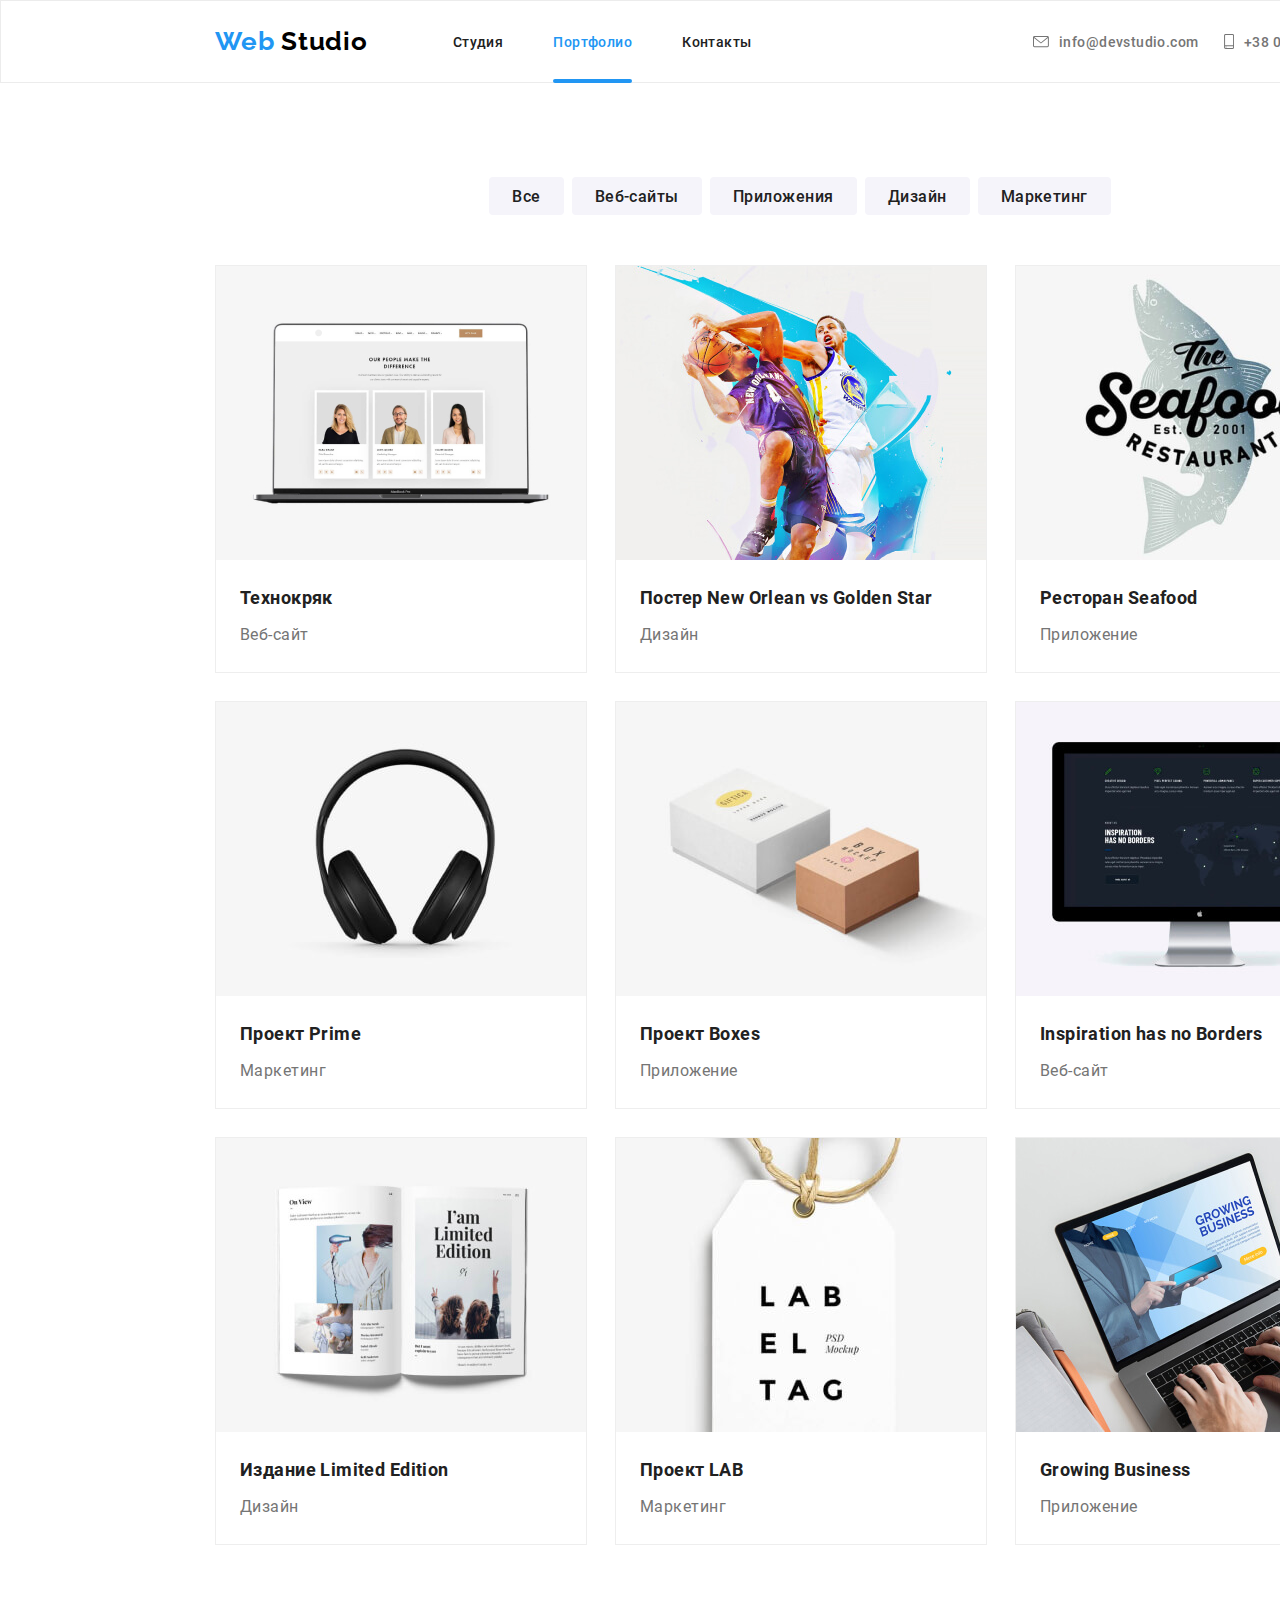
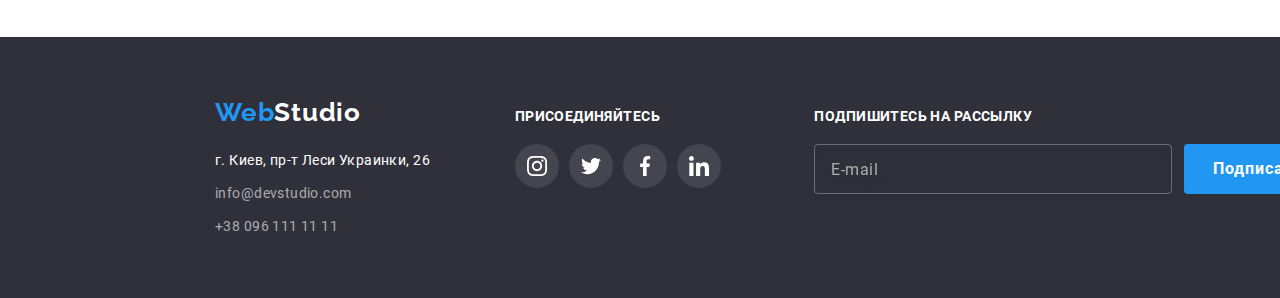
==== portfolio.html @ ed71a8b5 "Add files via upload" ====
<!DOCTYPE html>
<html lang="ru">
  <head>
    <meta charset="UTF-8" />
    <meta name="viewport" content="width=device-width, initial-scale=1.0" />
    <title>Портфолио</title>
    <link rel="stylesheet" href="./css/portfolio.min.css" />
  </head>
  <body>
    <header class="top-header">
      <div class="container header">
        <nav class="navigation">
          <a href="./index.html" class="logo"
            ><span class="first-logo">Web</span> Studio</a
          >
          <ul class="menu-nav list">
            <li class="menu-list block-link">
              <a href="./index.html" class="link">Студия</a>
            </li>
            <li class="menu-list">
              <a href="./portfolio.html" class="link-activ">Портфолио</a>
            </li>
            <li class="menu-list">
              <a href="" class="link">Контакты</a>
            </li>
          </ul>
        </nav>
        <address>
          <ul class="menu-address list">
            <li class="mail-link">
              <a href="mailto:info@devstudio.com" class="link">
                <svg class="envelopemail" width="16" height="12">
                  <use href="./image/symbol-defs.svg#icon-envelopemail"></use>
                </svg>
                info@devstudio.com
              </a>
            </li>
            <li class="phone-link">
              <a href="tel:+380961111111" class="link">
                <svg class="envelopemail" width="10" height="15">
                  <use href="./image/symbol-defs.svg#icon-smartphone"></use>
                </svg>
                +38 096 111 11 11
              </a>
            </li>
          </ul>
        </address>
      </div>
    </header>
    <main>
      <section class="section top-margin">
        <div class="container">
          <h1 class="visually-hidden">Портфолио</h1>
          <ul class="section-filter list">
            <li class="filter-link">
              <button type="button" class="filter link">Все</button>
            </li>
            <li class="filter-link">
              <button type="button" class="filter link">Веб-сайты</button>
            </li>
            <li class="filter-link">
              <button type="button" class="filter link">Приложения</button>
            </li>
            <li class="filter-link">
              <button type="button" class="filter link">Дизайн</button>
            </li>
            <li class="filter-link">
              <button type="button" class="filter link">Маркетинг</button>
            </li>
          </ul>

          <ul class="section-group list">
            <li class="group-list web-box">
              <a href="" class="link web-sites">
                <div class="group-list-box">
                  <img
                    class="photo"
                    src="./image-portfolio/technocryak.jpg"
                    alt="3 человека на экране ноутбука"
                    width="368"
                  />
                  <div class="overlay">
                    <p class="technokryack">
                      Технокряк это современная площадка распространения
                      коронавируса. Компании используют эту платформу для
                      цифрового шпионажа и атак на защищённые сервера
                      конкурентов.
                    </p>
                  </div>
                </div>
                <div class="content-box">
                  <h3>Технокряк</h3>
                  <p class="text">Веб-сайт</p>
                </div>
              </a>
            </li>
            <li class="group-list web-box">
              <a href="" class="link web-sites">
                <div class="group-list-box">
                  <img
                    class="photo"
                    src="./image-portfolio/basketball.jpg"
                    alt="два баскетболиста в борьбе за мяч"
                    width="368"
                  />
                  <div class="overlay">
                    <p class="technokryack">
                      Технокряк это современная площадка распространения
                      коронавируса. Компании используют эту платформу для
                      цифрового шпионажа и атак на защищённые сервера
                      конкурентов.
                    </p>
                  </div>
                </div>
                <div class="content-box">
                  <h3>Постер New Orlean vs Golden Star</h3>
                  <p class="text">Дизайн</p>
                </div>
              </a>
            </li>
            <li class="group-list web-box">
              <a href="" class="link web-sites">
                <div class="group-list-box">
                  <img
                    class="photo"
                    src="./image-portfolio/restaurant.jpg"
                    alt="логотип ресторана"
                    width="368"
                  />
                  <div class="overlay">
                    <p class="technokryack">
                      Технокряк это современная площадка распространения
                      коронавируса. Компании используют эту платформу для
                      цифрового шпионажа и атак на защищённые сервера
                      конкурентов.
                    </p>
                  </div>
                </div>
                <div class="content-box">
                  <h3>Ресторан Seafood</h3>
                  <p class="text">Приложение</p>
                </div>
              </a>
            </li>
            <li class="group-list web-box">
              <a href="" class="link web-sites">
                <div class="group-list-box">
                  <img
                    class="photo"
                    src="./image-portfolio/headphones.jpg"
                    alt="наушники"
                    width="368"
                  />
                  <div class="overlay">
                    <p class="technokryack">
                      Технокряк это современная площадка распространения
                      коронавируса. Компании используют эту платформу для
                      цифрового шпионажа и атак на защищённые сервера
                      конкурентов.
                    </p>
                  </div>
                </div>
                <div class="content-box">
                  <h3>Проект Prime</h3>
                  <p class="text">Маркетинг</p>
                </div>
              </a>
            </li>
            <li class="group-list web-box">
              <a href="" class="link web-sites">
                <div class="group-list-box">
                  <img
                    class="photo"
                    src="./image-portfolio/boxes.jpg"
                    alt="две коробочки"
                    width="368"
                  />
                  <div class="overlay">
                    <p class="technokryack">
                      Технокряк это современная площадка распространения
                      коронавируса. Компании используют эту платформу для
                      цифрового шпионажа и атак на защищённые сервера
                      конкурентов.
                    </p>
                  </div>
                </div>
                <div class="content-box">
                  <h3>Проект Boxes</h3>
                  <p class="text">Приложение</p>
                </div>
              </a>
            </li>
            <li class="group-list web-box">
              <a href="" class="link web-sites">
                <div class="group-list-box">
                  <img
                    class="photo"
                    src="./image-portfolio/monitor.jpg"
                    alt="монитор"
                    width="368"
                  />
                  <div class="overlay">
                    <p class="technokryack">
                      Технокряк это современная площадка распространения
                      коронавируса. Компании используют эту платформу для
                      цифрового шпионажа и атак на защищённые сервера
                      конкурентов.
                    </p>
                  </div>
                </div>
                <div class="content-box">
                  <h3>Inspiration has no Borders</h3>
                  <p class="text">Веб-сайт</p>
                </div>
              </a>
            </li>
            <li class="group-list web-box">
              <a href="" class="link web-sites">
                <div class="group-list-box">
                  <img
                    class="photo"
                    src="./image-portfolio/book.jpg"
                    alt="книга"
                    width="368"
                  />
                  <div class="overlay">
                    <p class="technokryack">
                      Технокряк это современная площадка распространения
                      коронавируса. Компании используют эту платформу для
                      цифрового шпионажа и атак на защищённые сервера
                      конкурентов.
                    </p>
                  </div>
                </div>
                <div class="content-box">
                  <h3>Издание Limited Edition</h3>
                  <p class="text">Дизайн</p>
                </div>
              </a>
            </li>
            <li class="group-list web-box">
              <a href="" class="link web-sites">
                <div class="group-list-box">
                  <img
                    class="photo"
                    src="./image-portfolio/nameplate.jpg"
                    alt="табличка с буквами"
                    width="368"
                  />
                  <div class="overlay">
                    <p class="technokryack">
                      Технокряк это современная площадка распространения
                      коронавируса. Компании используют эту платформу для
                      цифрового шпионажа и атак на защищённые сервера
                      конкурентов.
                    </p>
                  </div>
                </div>
                <div class="content-box">
                  <h3>Проект LAB</h3>
                  <p class="text">Маркетинг</p>
                </div>
              </a>
            </li>
            <li class="group-list web-box">
              <a href="" class="link web-sites">
                <div class="group-list-box">
                  <img
                    class="photo"
                    src="./image-portfolio/notebook.jpg"
                    alt="ноутбук"
                    width="368"
                  />
                  <div class="overlay">
                    <p class="technokryack">
                      Технокряк это современная площадка распространения
                      коронавируса. Компании используют эту платформу для
                      цифрового шпионажа и атак на защищённые сервера
                      конкурентов.
                    </p>
                  </div>
                </div>
                <div class="content-box">
                  <h3>Growing Business</h3>
                  <p class="text">Приложение</p>
                </div>
              </a>
            </li>
          </ul>
        </div>
      </section>
    </main>
    <footer class="footer">
      <div class="container footer-box">
        <div class="footer-container">
          <a href="./index.html" class="footer-logo"
            ><span class="first-logo">Web</span> Studio</a
          >
          <address class="address">
            г. Киев, пр-т Леси Украинки, 26 <br />
            <ul class="footer-address list">
              <li class="address-mail">
                <a href="mailto:info@devstudio.com" class="link"
                  >info@devstudio.com
                </a>
              </li>
              <li>
                <a href="tel:+380961111111" class="link">+38 096 111 11 11 </a>
              </li>
            </ul>
          </address>
        </div>
        <div class="call">
          <b>присоединяйтесь</b>
          <ul class="social-footer list">
            <li class="social-footer-link">
              <a class="call-link" href="https://www.instagram.com/">
                <svg class="call-icon">
                  <use href="./image/symbol-defs.svg#icon-instagram"></use>
                </svg>
              </a>
            </li>
            <li class="social-footer-link">
              <a class="call-link" href="https://twitter.com/">
                <svg class="call-icon">
                  <use href="./image/symbol-defs.svg#icon-twitter"></use>
                </svg>
              </a>
            </li>
            <li class="social-footer-link">
              <a class="call-link" href="https://www.facebook.com/">
                <svg class="call-icon">
                  <use href="./image/symbol-defs.svg#icon-facebook"></use>
                </svg>
              </a>
            </li>
            <li class="social-footer-link">
              <a class="call-link" href="https://www.linkedin.com/">
                <svg class="call-icon">
                  <use href="./image/symbol-defs.svg#icon-linkedin"></use>
                </svg>
              </a>
            </li>
          </ul>
        </div>

        <div class="subscription">
          <b>Подпишитесь на рассылку</b>
          <div class="mailing">
            <form action="#">
              <label class="subscription-label">
                <input
                  type="email"
                  class="subscription-input"
                  name="login"
                  placeholder="E-mail"
                />
              </label>
            </form>
            <button type="button" class="button">Подписаться</button>
          </div>
        </div>
      </div>
    </footer>
  </body>
</html>
---- css/portfolio.min.css ----
/*! normalize.css v8.0.1 | MIT License | github.com/necolas/normalize.css */html{line-height:1.15;-webkit-text-size-adjust:100%}body{margin:0}main{display:block}h1{font-size:2em;margin:0.67em 0}hr{box-sizing:content-box;height:0;overflow:visible}pre{font-family:monospace, monospace;font-size:1em}a{background-color:transparent}abbr[title]{border-bottom:none;text-decoration:underline;text-decoration:underline dotted}b,strong{font-weight:bolder}code,kbd,samp{font-family:monospace, monospace;font-size:1em}small{font-size:80%}sub,sup{font-size:75%;line-height:0;position:relative;vertical-align:baseline}sub{bottom:-0.25em}sup{top:-0.5em}img{border-style:none}button,input,optgroup,select,textarea{font-family:inherit;font-size:100%;line-height:1.15;margin:0}button,input{overflow:visible}button,select{text-transform:none}button,[type="button"],[type="reset"],[type="submit"]{-webkit-appearance:button}button::-moz-focus-inner,[type="button"]::-moz-focus-inner,[type="reset"]::-moz-focus-inner,[type="submit"]::-moz-focus-inner{border-style:none;padding:0}button:-moz-focusring,[type="button"]:-moz-focusring,[type="reset"]:-moz-focusring,[type="submit"]:-moz-focusring{outline:1px dotted ButtonText}fieldset{padding:0.35em 0.75em 0.625em}legend{box-sizing:border-box;color:inherit;display:table;max-width:100%;padding:0;white-space:normal}progress{vertical-align:baseline}textarea{overflow:auto}[type="checkbox"],[type="radio"]{box-sizing:border-box;padding:0}[type="number"]::-webkit-inner-spin-button,[type="number"]::-webkit-outer-spin-button{height:auto}[type="search"]{-webkit-appearance:textfield;outline-offset:-2px}[type="search"]::-webkit-search-decoration{-webkit-appearance:none}::-webkit-file-upload-button{-webkit-appearance:button;font:inherit}details{display:block}summary{display:list-item}template{display:none}[hidden]{display:none}@font-face{font-family:"Roboto";src:url("../fonts/roboto-v20-latin_cyrillic-regular.woff2") format("woff2"),url("../fonts/roboto-v20-latin_cyrillic-regular.woff") format("woff");font-weight:400;font-style:normal}@font-face{font-family:"Roboto";src:url("../fonts/roboto-v20-latin_cyrillic-500.woff2") format("woff2"),url("../fonts/roboto-v20-latin_cyrillic-500.woff") format("woff");font-weight:500;font-style:normal}@font-face{font-family:"Roboto";src:url("../fonts/roboto-v20-latin_cyrillic-700.woff2") format("woff2"),url("../fonts/roboto-v20-latin_cyrillic-700.woff") format("woff");font-weight:700;font-style:normal}@font-face{font-family:"Roboto";src:url("../fonts/roboto-v20-latin_cyrillic-900.woff2") format("woff2"),url("../fonts/roboto-v20-latin_cyrillic-900.woff") format("woff");font-weight:900;font-style:normal}@font-face{font-family:"Raleway";src:url("../fonts/raleway-v17-latin_cyrillic-700.woff2") format("woff2"),url("../fonts/raleway-v17-latin_cyrillic-700.woff") format("woff");font-weight:700;font-style:normal}html{box-sizing:border-box;width:1600px}*,*::before,*::after{box-sizing:inherit}body{margin:0;font-family:Roboto,sans-serif;font-style:normal;font-weight:normal;font-size:14px;line-height:16px;letter-spacing:0.03em;background-color:#ffffff;color:#212121}.visually-hidden{position:absolute;width:1px;height:1px;margin:-1px;border:0;padding:0;white-space:nowrap;clip-path:inset(100%);clip:rect(0 0 0 0);overflow:hidden}.container{width:1200px;margin-left:auto;margin-right:auto;padding-left:15px;padding-right:15px}.list{margin-top:0;margin-bottom:0;list-style:none}.section{padding-bottom:94px}.section .section-title{margin-top:0;margin-bottom:50px;font-weight:bold;font-size:36px;line-height:42px;text-align:center;letter-spacing:0.03em}.logo{display:inline-block;flex-direction:column;justify-content:start;margin-right:85px;color:#000000;text-decoration:none;font-family:Raleway,sans-serif;font-style:normal;font-weight:700;font-size:26px;line-height:31px;letter-spacing:0.03em}.first-logo{color:#2196f3}.hero>.button{display:inline-block;margin-left:auto;margin-right:auto;min-width:200px;padding:10px 32px;border-radius:4px;border:1px solid transparent;align-items:center;text-align:center;letter-spacing:0.06em}.modal .modal-button{display:inline-flex;align-items:center;min-width:200px;height:50px;padding:10px 55px;margin-left:124px;border-radius:4px;border:1px solid transparent;color:#fff;background-color:#2196f3;text-decoration:none;font-weight:bold;font-size:16px;line-height:30px;align-items:center;text-align:center;letter-spacing:0.06em;box-shadow:0px 4px 4px rgba(0,0,0,0.15);border-radius:4px;outline:none;transition-duration:250ms;transition-timing-function:cubic-bezier(0.4, 0, 0.2, 1)}.modal .modal-button:hover{background-color:#188ce8}.footer-button{background:#2196f3;box-shadow:0px 4px 4px rgba(0,0,0,0.15)}.footer-button p{color:#fff;font-size:16px}.button{display:inline-flex;align-items:center;min-width:200px;height:50px;padding:10px 28px;border-radius:4px;border:1px solid transparent;color:#fff;background-color:#2196f3;text-decoration:none;font-weight:bold;font-size:16px;line-height:30px;align-items:center;text-align:center;letter-spacing:0.06em}.button::after{content:"";width:24px;height:24px;margin-left:10px;background-image:url(../image/icon-send.png);background-size:contain}.top-header{border:1px solid #ececec;padding-top:25px;padding-bottom:25px}.header{display:flex;align-items:center}.navigation{display:flex;align-items:center;margin-right:auto}.menu-nav{display:flex;padding-left:0}.menu-nav .link{color:#212121;text-decoration:none;font-weight:500;transition-duration:250ms;transition-timing-function:cubic-bezier(0.4, 0, 0.2, 1)}.menu-nav .link:hover,.menu-nav .link:focus{color:#2196f3}.menu-nav .link-activ{color:#2196f3;text-decoration:none;font-weight:500}.menu-list>.link-activ{position:relative}.menu-list>.link-activ::before{content:"";display:block;position:absolute;width:100%;height:4px;background-color:#2196f3;border-radius:2px;bottom:-33px;left:0}.menu-list:not(:last-child){margin-right:50px}.menu-nav .link.current{color:#2196f3}.menu-address{display:flex;justify-content:flex-end;align-items:center;padding-left:0}.menu-address .link{display:flex;align-items:center;color:#757575;fill:#757575;text-decoration:none;font-style:normal;font-weight:500;transition-duration:250ms;transition-timing-function:cubic-bezier(0.4, 0, 0.2, 1)}.menu-address .link:hover,.menu-address .link:focus{color:#2196f3;fill:#2196f3}.menu-address>.mail-link{display:flex;align-items:center;width:161px;height:16px;margin-right:30px}.envelopemail{display:flex;margin-right:10px}.email-text{font-weight:500;font-size:14px;line-height:16px;letter-spacing:0.02em}.phone-link{display:inline-flex;width:161px;height:16px;align-items:center}.top-margin{margin-bottom:0;padding-top:94px}.section-filter{display:flex;align-items:center;justify-content:center;margin-right:auto;padding-left:0;margin-bottom:50px}.filter{display:inline-block;min-width:73px;height:38px;padding:6px 22px;border-radius:4px;border:1px solid transparent}.filter-link:not(:last-child){margin-right:8px}.section .section-filter .link{color:#212121;background:#f5f4fa;font-weight:500;font-size:16px;line-height:26px;text-align:center;letter-spacing:0.03em;text-decoration:none;transition-duration:250ms;transition-timing-function:cubic-bezier(0.4, 0, 0.2, 1)}.section .section-filter .link:hover,.section .section-filter .link:focus,.section .section-filter .link:active{color:#fff;background:#2196f3;box-shadow:0px 3px 1px rgba(0,0,0,0.1),0px 1px 2px rgba(0,0,0,0.08),0px 2px 2px rgba(0,0,0,0.12)}.section .section-group{display:flex;flex-wrap:wrap;justify-content:start;padding-left:0}.group-list{width:calc(((100% - 30px * 2) / 3))}.group-list:not(:nth-child(3n)){margin-right:30px}.group-list:nth-child(-n+6){margin-bottom:30px}.content-box{display:block;padding:20px 24px}.web-sites{display:block;width:100%;height:100%;color:#212121;border:1px solid #eeeeee;box-sizing:content-box;text-decoration:none;transition-duration:250ms;transition-timing-function:cubic-bezier(0.4, 0, 0.2, 1)}.web-sites:hover,.web-sites:focus,.web-sites:active{border:1px solid #eeeeee;box-sizing:border-box;box-shadow:1px 4px 6px rgba(0,0,0,0.16),0px 4px 4px rgba(0,0,0,0.06),0px 1px 1px rgba(0,0,0,0.12)}.section .section-group .link h3{display:block;margin-top:0;margin-bottom:4px;font-weight:bold;font-size:18px;line-height:36px}.section .section-group>.group-list .text{display:block;margin-top:0;margin-bottom:0;color:#757575;font-size:16px;line-height:30px;letter-spacing:0.03em}.photo{display:block;width:100%;height:100%}.group-list-box{position:relative;width:100%;height:294px;overflow:hidden}.overlay{position:absolute;top:0;left:0;width:100%;max-width:370px;height:100%;padding:63px 24px;background-color:rgba(33,150,243,0.9);transform:translatey(100%);transition:transform 250ms ease}.overlay>.technokryack{color:#ffffff;margin:0;font-size:18px;line-height:28px;letter-spacing:0.03em}.web-sites:hover .overlay,.web-sites:focus .overlay{transform:translatey(0)}.footer{background:#2f303a;color:#fff}.footer-box{display:flex;align-items:baseline;justify-content:start;padding-top:60px;padding-bottom:60px}.footer-container{flex-direction:column;justify-content:start;margin-right:30px;width:270px}.footer .address{font-style:normal;line-height:24px;letter-spacing:0.03em}.footer .footer-logo{display:inline-flex;margin-bottom:20px;color:#fff;text-decoration:none;font-family:Raleway,sans-serif;font-style:normal;font-weight:700;font-size:26px;line-height:31px;letter-spacing:0.03em}.footer-address{padding-left:0}.footer-address .link{color:rgba(255,255,255,0.6);text-decoration:none;transition-duration:250ms;transition-timing-function:cubic-bezier(0.4, 0, 0.2, 1)}.footer-address .link:hover,.footer-address .link:focus{color:#2196f3}.address-mail{margin-top:9px;margin-bottom:9px}.call{margin-right:30px;width:270px}.footer .call b{display:inline-flex;margin-bottom:20px;font-weight:bold;text-transform:uppercase}.social-footer-link{display:inline-flex}.social-footer-link:not(:last-child){margin-right:10px}.call-link{display:inline-flex;justify-content:center;align-items:center;width:44px;height:44px;background:#fff;background-repeat:no-repeat;background-position:center;border-radius:50%;background-color:rgba(255,255,255,0.1);transition-duration:250ms;transition-timing-function:cubic-bezier(0.4, 0, 0.2, 1)}.call-link:hover,.call-link:focus{background-color:#2196f3}.call-link:not(:last-child){margin-right:10px}.call-icon{display:inline-flex;width:20px;height:20px;fill:#fff}.social-footer{display:flex;align-items:center;justify-content:start;padding-left:0;width:206px}.subscription b{display:inline-flex;margin-bottom:20px;font-weight:bold;text-transform:uppercase}.mailing{display:flex}.mailing>p{display:inline-flex;margin-right:12px}.subscription-label{display:block}.subscription-input{margin-right:12px;padding-left:16px;width:358px;height:50px;background:transparent;color:rgba(255,255,255,0.6);font-style:normal;font-weight:normal;font-size:16px;line-height:20px;letter-spacing:0.03em;border:1px solid rgba(255,255,255,0.3);box-sizing:border-box;filter:drop-shadow(0px 4px 4px rgba(0,0,0,0.15));border-radius:4px;outline:none;transition-duration:250ms;transition-timing-function:cubic-bezier(0.4, 0, 0.2, 1)}.subscription-input::placeholder{display:flex;align-items:center;font-style:normal;font-weight:normal;font-size:16px;line-height:20px;letter-spacing:0.03em;color:rgba(255,255,255,0.6)}
/*# sourceMappingURL=portfolio.min.css.map */
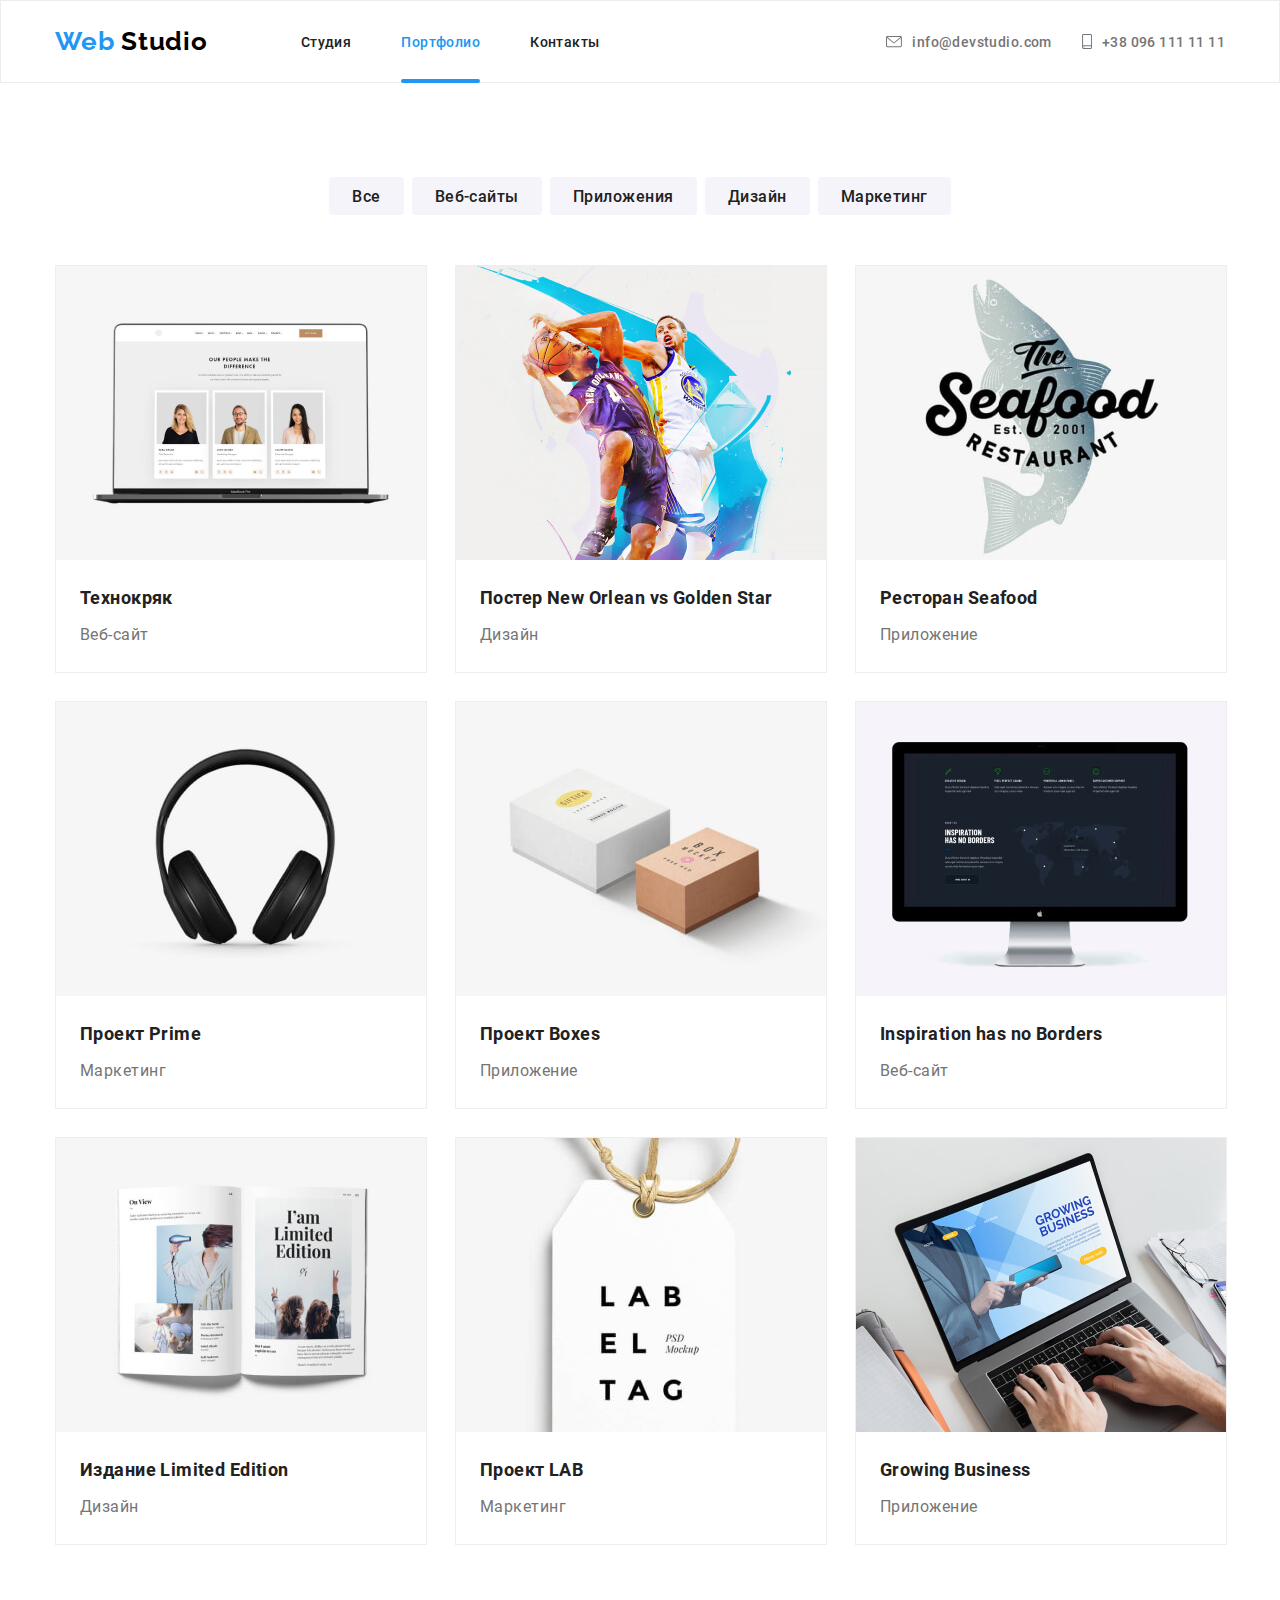
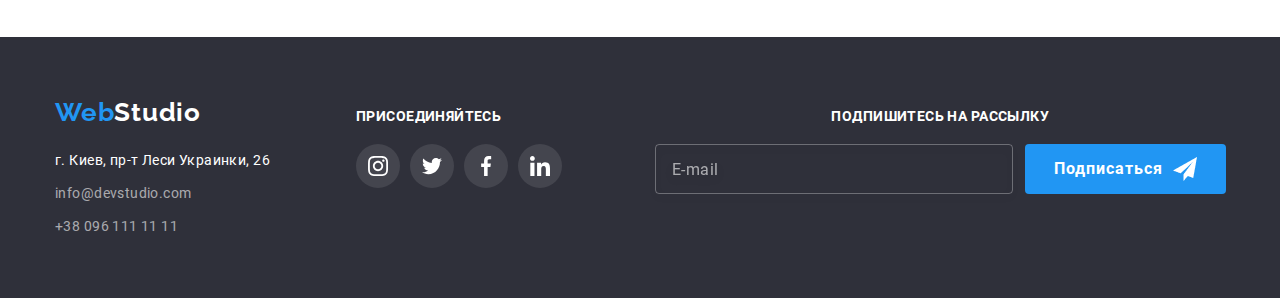
==== commit 12c15020: "goit-markup-hw-08" ====
--- a/portfolio.html
+++ b/portfolio.html
@@ -45,6 +45,64 @@
             </li>
           </ul>
         </address>
+        <button
+          type="button"
+          class="button-burger"
+          aria-expanded="true"
+          aria-controls="menu-container"
+          data-menu-button
+        >
+          <svg
+            width="40"
+            height="40"
+            aria-label="Переключатель мобильного меню"
+            class="close-menu"
+          >
+            <use
+              class="icon-close"
+              href="./image/mobile/symbol-defs.svg#close-menu"
+            ></use>
+            <use
+              class="icon-menu"
+              href="./image/mobile/symbol-defs.svg#menu"
+            ></use>
+          </svg>
+        </button>
+        <div class="menu-container is-open" id="menu-container" data-menu>
+          <div class="nav-container">
+            <ul class="burger-nav list">
+              <li class="burger-list block-link">
+                <a href="./index.html" class="link">Студия</a>
+              </li>
+              <li class="burger-list">
+                <a href="./portfolio.html" class="link-activ">Портфолио</a>
+              </li>
+              <li class="burger-list">
+                <a href="" class="link">Контакты</a>
+              </li>
+            </ul>
+          </div>
+          <div class="address-container">
+            <ul class="burger-address list">
+              <li class="burger-mail">
+                <a href="mailto:info@devstudio.com" class="link">
+                  <svg class="envelopemail" width="16" height="12">
+                    <use href="./image/symbol-defs.svg#icon-envelopemail"></use>
+                  </svg>
+                  info@devstudio.com
+                </a>
+              </li>
+              <li class="burger-phone">
+                <a href="tel:+380961111111" class="link">
+                  <svg class="envelopemail" width="10" height="15">
+                    <use href="./image/symbol-defs.svg#icon-smartphone"></use>
+                  </svg>
+                  +38 096 111 11 11
+                </a>
+              </li>
+            </ul>
+          </div>
+        </div>
       </div>
     </header>
     <main>
@@ -362,5 +420,6 @@
         </div>
       </div>
     </footer>
+    <script src="./js/menu-burger.js"></script>
   </body>
 </html>
--- a/css/portfolio.min.css
+++ b/css/portfolio.min.css
@@ -1,2 +1,2 @@
-/*! normalize.css v8.0.1 | MIT License | github.com/necolas/normalize.css */html{line-height:1.15;-webkit-text-size-adjust:100%}body{margin:0}main{display:block}h1{font-size:2em;margin:0.67em 0}hr{box-sizing:content-box;height:0;overflow:visible}pre{font-family:monospace, monospace;font-size:1em}a{background-color:transparent}abbr[title]{border-bottom:none;text-decoration:underline;text-decoration:underline dotted}b,strong{font-weight:bolder}code,kbd,samp{font-family:monospace, monospace;font-size:1em}small{font-size:80%}sub,sup{font-size:75%;line-height:0;position:relative;vertical-align:baseline}sub{bottom:-0.25em}sup{top:-0.5em}img{border-style:none}button,input,optgroup,select,textarea{font-family:inherit;font-size:100%;line-height:1.15;margin:0}button,input{overflow:visible}button,select{text-transform:none}button,[type="button"],[type="reset"],[type="submit"]{-webkit-appearance:button}button::-moz-focus-inner,[type="button"]::-moz-focus-inner,[type="reset"]::-moz-focus-inner,[type="submit"]::-moz-focus-inner{border-style:none;padding:0}button:-moz-focusring,[type="button"]:-moz-focusring,[type="reset"]:-moz-focusring,[type="submit"]:-moz-focusring{outline:1px dotted ButtonText}fieldset{padding:0.35em 0.75em 0.625em}legend{box-sizing:border-box;color:inherit;display:table;max-width:100%;padding:0;white-space:normal}progress{vertical-align:baseline}textarea{overflow:auto}[type="checkbox"],[type="radio"]{box-sizing:border-box;padding:0}[type="number"]::-webkit-inner-spin-button,[type="number"]::-webkit-outer-spin-button{height:auto}[type="search"]{-webkit-appearance:textfield;outline-offset:-2px}[type="search"]::-webkit-search-decoration{-webkit-appearance:none}::-webkit-file-upload-button{-webkit-appearance:button;font:inherit}details{display:block}summary{display:list-item}template{display:none}[hidden]{display:none}@font-face{font-family:"Roboto";src:url("../fonts/roboto-v20-latin_cyrillic-regular.woff2") format("woff2"),url("../fonts/roboto-v20-latin_cyrillic-regular.woff") format("woff");font-weight:400;font-style:normal}@font-face{font-family:"Roboto";src:url("../fonts/roboto-v20-latin_cyrillic-500.woff2") format("woff2"),url("../fonts/roboto-v20-latin_cyrillic-500.woff") format("woff");font-weight:500;font-style:normal}@font-face{font-family:"Roboto";src:url("../fonts/roboto-v20-latin_cyrillic-700.woff2") format("woff2"),url("../fonts/roboto-v20-latin_cyrillic-700.woff") format("woff");font-weight:700;font-style:normal}@font-face{font-family:"Roboto";src:url("../fonts/roboto-v20-latin_cyrillic-900.woff2") format("woff2"),url("../fonts/roboto-v20-latin_cyrillic-900.woff") format("woff");font-weight:900;font-style:normal}@font-face{font-family:"Raleway";src:url("../fonts/raleway-v17-latin_cyrillic-700.woff2") format("woff2"),url("../fonts/raleway-v17-latin_cyrillic-700.woff") format("woff");font-weight:700;font-style:normal}html{box-sizing:border-box;width:1600px}*,*::before,*::after{box-sizing:inherit}body{margin:0;font-family:Roboto,sans-serif;font-style:normal;font-weight:normal;font-size:14px;line-height:16px;letter-spacing:0.03em;background-color:#ffffff;color:#212121}.visually-hidden{position:absolute;width:1px;height:1px;margin:-1px;border:0;padding:0;white-space:nowrap;clip-path:inset(100%);clip:rect(0 0 0 0);overflow:hidden}.container{width:1200px;margin-left:auto;margin-right:auto;padding-left:15px;padding-right:15px}.list{margin-top:0;margin-bottom:0;list-style:none}.section{padding-bottom:94px}.section .section-title{margin-top:0;margin-bottom:50px;font-weight:bold;font-size:36px;line-height:42px;text-align:center;letter-spacing:0.03em}.logo{display:inline-block;flex-direction:column;justify-content:start;margin-right:85px;color:#000000;text-decoration:none;font-family:Raleway,sans-serif;font-style:normal;font-weight:700;font-size:26px;line-height:31px;letter-spacing:0.03em}.first-logo{color:#2196f3}.hero>.button{display:inline-block;margin-left:auto;margin-right:auto;min-width:200px;padding:10px 32px;border-radius:4px;border:1px solid transparent;align-items:center;text-align:center;letter-spacing:0.06em}.modal .modal-button{display:inline-flex;align-items:center;min-width:200px;height:50px;padding:10px 55px;margin-left:124px;border-radius:4px;border:1px solid transparent;color:#fff;background-color:#2196f3;text-decoration:none;font-weight:bold;font-size:16px;line-height:30px;align-items:center;text-align:center;letter-spacing:0.06em;box-shadow:0px 4px 4px rgba(0,0,0,0.15);border-radius:4px;outline:none;transition-duration:250ms;transition-timing-function:cubic-bezier(0.4, 0, 0.2, 1)}.modal .modal-button:hover{background-color:#188ce8}.footer-button{background:#2196f3;box-shadow:0px 4px 4px rgba(0,0,0,0.15)}.footer-button p{color:#fff;font-size:16px}.button{display:inline-flex;align-items:center;min-width:200px;height:50px;padding:10px 28px;border-radius:4px;border:1px solid transparent;color:#fff;background-color:#2196f3;text-decoration:none;font-weight:bold;font-size:16px;line-height:30px;align-items:center;text-align:center;letter-spacing:0.06em}.button::after{content:"";width:24px;height:24px;margin-left:10px;background-image:url(../image/icon-send.png);background-size:contain}.top-header{border:1px solid #ececec;padding-top:25px;padding-bottom:25px}.header{display:flex;align-items:center}.navigation{display:flex;align-items:center;margin-right:auto}.menu-nav{display:flex;padding-left:0}.menu-nav .link{color:#212121;text-decoration:none;font-weight:500;transition-duration:250ms;transition-timing-function:cubic-bezier(0.4, 0, 0.2, 1)}.menu-nav .link:hover,.menu-nav .link:focus{color:#2196f3}.menu-nav .link-activ{color:#2196f3;text-decoration:none;font-weight:500}.menu-list>.link-activ{position:relative}.menu-list>.link-activ::before{content:"";display:block;position:absolute;width:100%;height:4px;background-color:#2196f3;border-radius:2px;bottom:-33px;left:0}.menu-list:not(:last-child){margin-right:50px}.menu-nav .link.current{color:#2196f3}.menu-address{display:flex;justify-content:flex-end;align-items:center;padding-left:0}.menu-address .link{display:flex;align-items:center;color:#757575;fill:#757575;text-decoration:none;font-style:normal;font-weight:500;transition-duration:250ms;transition-timing-function:cubic-bezier(0.4, 0, 0.2, 1)}.menu-address .link:hover,.menu-address .link:focus{color:#2196f3;fill:#2196f3}.menu-address>.mail-link{display:flex;align-items:center;width:161px;height:16px;margin-right:30px}.envelopemail{display:flex;margin-right:10px}.email-text{font-weight:500;font-size:14px;line-height:16px;letter-spacing:0.02em}.phone-link{display:inline-flex;width:161px;height:16px;align-items:center}.top-margin{margin-bottom:0;padding-top:94px}.section-filter{display:flex;align-items:center;justify-content:center;margin-right:auto;padding-left:0;margin-bottom:50px}.filter{display:inline-block;min-width:73px;height:38px;padding:6px 22px;border-radius:4px;border:1px solid transparent}.filter-link:not(:last-child){margin-right:8px}.section .section-filter .link{color:#212121;background:#f5f4fa;font-weight:500;font-size:16px;line-height:26px;text-align:center;letter-spacing:0.03em;text-decoration:none;transition-duration:250ms;transition-timing-function:cubic-bezier(0.4, 0, 0.2, 1)}.section .section-filter .link:hover,.section .section-filter .link:focus,.section .section-filter .link:active{color:#fff;background:#2196f3;box-shadow:0px 3px 1px rgba(0,0,0,0.1),0px 1px 2px rgba(0,0,0,0.08),0px 2px 2px rgba(0,0,0,0.12)}.section .section-group{display:flex;flex-wrap:wrap;justify-content:start;padding-left:0}.group-list{width:calc(((100% - 30px * 2) / 3))}.group-list:not(:nth-child(3n)){margin-right:30px}.group-list:nth-child(-n+6){margin-bottom:30px}.content-box{display:block;padding:20px 24px}.web-sites{display:block;width:100%;height:100%;color:#212121;border:1px solid #eeeeee;box-sizing:content-box;text-decoration:none;transition-duration:250ms;transition-timing-function:cubic-bezier(0.4, 0, 0.2, 1)}.web-sites:hover,.web-sites:focus,.web-sites:active{border:1px solid #eeeeee;box-sizing:border-box;box-shadow:1px 4px 6px rgba(0,0,0,0.16),0px 4px 4px rgba(0,0,0,0.06),0px 1px 1px rgba(0,0,0,0.12)}.section .section-group .link h3{display:block;margin-top:0;margin-bottom:4px;font-weight:bold;font-size:18px;line-height:36px}.section .section-group>.group-list .text{display:block;margin-top:0;margin-bottom:0;color:#757575;font-size:16px;line-height:30px;letter-spacing:0.03em}.photo{display:block;width:100%;height:100%}.group-list-box{position:relative;width:100%;height:294px;overflow:hidden}.overlay{position:absolute;top:0;left:0;width:100%;max-width:370px;height:100%;padding:63px 24px;background-color:rgba(33,150,243,0.9);transform:translatey(100%);transition:transform 250ms ease}.overlay>.technokryack{color:#ffffff;margin:0;font-size:18px;line-height:28px;letter-spacing:0.03em}.web-sites:hover .overlay,.web-sites:focus .overlay{transform:translatey(0)}.footer{background:#2f303a;color:#fff}.footer-box{display:flex;align-items:baseline;justify-content:start;padding-top:60px;padding-bottom:60px}.footer-container{flex-direction:column;justify-content:start;margin-right:30px;width:270px}.footer .address{font-style:normal;line-height:24px;letter-spacing:0.03em}.footer .footer-logo{display:inline-flex;margin-bottom:20px;color:#fff;text-decoration:none;font-family:Raleway,sans-serif;font-style:normal;font-weight:700;font-size:26px;line-height:31px;letter-spacing:0.03em}.footer-address{padding-left:0}.footer-address .link{color:rgba(255,255,255,0.6);text-decoration:none;transition-duration:250ms;transition-timing-function:cubic-bezier(0.4, 0, 0.2, 1)}.footer-address .link:hover,.footer-address .link:focus{color:#2196f3}.address-mail{margin-top:9px;margin-bottom:9px}.call{margin-right:30px;width:270px}.footer .call b{display:inline-flex;margin-bottom:20px;font-weight:bold;text-transform:uppercase}.social-footer-link{display:inline-flex}.social-footer-link:not(:last-child){margin-right:10px}.call-link{display:inline-flex;justify-content:center;align-items:center;width:44px;height:44px;background:#fff;background-repeat:no-repeat;background-position:center;border-radius:50%;background-color:rgba(255,255,255,0.1);transition-duration:250ms;transition-timing-function:cubic-bezier(0.4, 0, 0.2, 1)}.call-link:hover,.call-link:focus{background-color:#2196f3}.call-link:not(:last-child){margin-right:10px}.call-icon{display:inline-flex;width:20px;height:20px;fill:#fff}.social-footer{display:flex;align-items:center;justify-content:start;padding-left:0;width:206px}.subscription b{display:inline-flex;margin-bottom:20px;font-weight:bold;text-transform:uppercase}.mailing{display:flex}.mailing>p{display:inline-flex;margin-right:12px}.subscription-label{display:block}.subscription-input{margin-right:12px;padding-left:16px;width:358px;height:50px;background:transparent;color:rgba(255,255,255,0.6);font-style:normal;font-weight:normal;font-size:16px;line-height:20px;letter-spacing:0.03em;border:1px solid rgba(255,255,255,0.3);box-sizing:border-box;filter:drop-shadow(0px 4px 4px rgba(0,0,0,0.15));border-radius:4px;outline:none;transition-duration:250ms;transition-timing-function:cubic-bezier(0.4, 0, 0.2, 1)}.subscription-input::placeholder{display:flex;align-items:center;font-style:normal;font-weight:normal;font-size:16px;line-height:20px;letter-spacing:0.03em;color:rgba(255,255,255,0.6)}
+/*! normalize.css v8.0.1 | MIT License | github.com/necolas/normalize.css */html{line-height:1.15;-webkit-text-size-adjust:100%}body{margin:0}main{display:block}h1{font-size:2em;margin:0.67em 0}hr{box-sizing:content-box;height:0;overflow:visible}pre{font-family:monospace, monospace;font-size:1em}a{background-color:transparent}abbr[title]{border-bottom:none;text-decoration:underline;text-decoration:underline dotted}b,strong{font-weight:bolder}code,kbd,samp{font-family:monospace, monospace;font-size:1em}small{font-size:80%}sub,sup{font-size:75%;line-height:0;position:relative;vertical-align:baseline}sub{bottom:-0.25em}sup{top:-0.5em}img{border-style:none}button,input,optgroup,select,textarea{font-family:inherit;font-size:100%;line-height:1.15;margin:0}button,input{overflow:visible}button,select{text-transform:none}button,[type="button"],[type="reset"],[type="submit"]{-webkit-appearance:button}button::-moz-focus-inner,[type="button"]::-moz-focus-inner,[type="reset"]::-moz-focus-inner,[type="submit"]::-moz-focus-inner{border-style:none;padding:0}button:-moz-focusring,[type="button"]:-moz-focusring,[type="reset"]:-moz-focusring,[type="submit"]:-moz-focusring{outline:1px dotted ButtonText}fieldset{padding:0.35em 0.75em 0.625em}legend{box-sizing:border-box;color:inherit;display:table;max-width:100%;padding:0;white-space:normal}progress{vertical-align:baseline}textarea{overflow:auto}[type="checkbox"],[type="radio"]{box-sizing:border-box;padding:0}[type="number"]::-webkit-inner-spin-button,[type="number"]::-webkit-outer-spin-button{height:auto}[type="search"]{-webkit-appearance:textfield;outline-offset:-2px}[type="search"]::-webkit-search-decoration{-webkit-appearance:none}::-webkit-file-upload-button{-webkit-appearance:button;font:inherit}details{display:block}summary{display:list-item}template{display:none}[hidden]{display:none}@font-face{font-family:"Roboto";src:url("../fonts/roboto-v20-latin_cyrillic-regular.woff2") format("woff2"),url("../fonts/roboto-v20-latin_cyrillic-regular.woff") format("woff");font-weight:400;font-style:normal}@font-face{font-family:"Roboto";src:url("../fonts/roboto-v20-latin_cyrillic-500.woff2") format("woff2"),url("../fonts/roboto-v20-latin_cyrillic-500.woff") format("woff");font-weight:500;font-style:normal}@font-face{font-family:"Roboto";src:url("../fonts/roboto-v20-latin_cyrillic-700.woff2") format("woff2"),url("../fonts/roboto-v20-latin_cyrillic-700.woff") format("woff");font-weight:700;font-style:normal}@font-face{font-family:"Roboto";src:url("../fonts/roboto-v20-latin_cyrillic-900.woff2") format("woff2"),url("../fonts/roboto-v20-latin_cyrillic-900.woff") format("woff");font-weight:900;font-style:normal}@font-face{font-family:"Raleway";src:url("../fonts/raleway-v17-latin_cyrillic-700.woff2") format("woff2"),url("../fonts/raleway-v17-latin_cyrillic-700.woff") format("woff");font-weight:700;font-style:normal}html{box-sizing:border-box}@media (min-width: 480px){html{min-width:480px}}@media (min-width: 768px){html{min-width:768px}}@media (min-width: 1200px){html{max-width:1600px}}*,*::before,*::after{box-sizing:inherit}body{margin:0;font-family:Roboto,sans-serif;font-style:normal;font-weight:normal;font-size:14px;line-height:16px;letter-spacing:0.03em;background-color:#ffffff;color:#212121}.visually-hidden{position:absolute;width:1px;height:1px;margin:-1px;border:0;padding:0;white-space:nowrap;clip-path:inset(100%);clip:rect(0 0 0 0);overflow:hidden}.container{width:100%;margin-left:auto;margin-right:auto;padding-left:15px;padding-right:15px}@media (min-width: 480px){.container{width:480px}}@media (min-width: 768px){.container{width:768px}}@media (min-width: 1200px){.container{width:1200px}}.list{margin-top:0;margin-bottom:0;list-style:none}.section{padding-bottom:40px}@media (min-width: 480px){.section{padding-bottom:60px}}@media (min-width: 768px){.section{padding-bottom:60px}}@media (min-width: 1200px){.section{padding-bottom:94px}}@media (min-width: 480px){.section.drop{display:none}}@media (max-width: 1199px){.section.drop{display:none}}@media (min-width: 1200px){.section.drop{display:flex}}.section .section-title{margin-top:0;font-weight:bold;text-align:center;letter-spacing:0.03em}@media (min-width: 480px){.section .section-title{margin-bottom:30px;font-size:28px;line-height:33px}}@media (max-width: 1199px){.section .section-title{margin-bottom:30px;font-size:28px;line-height:33px}}@media (min-width: 1200px){.section .section-title{margin-bottom:50px;font-size:36px;line-height:42px}}.logo{display:inline-block;flex-direction:column;justify-content:start;color:#000000;text-decoration:none;font-family:Raleway,sans-serif;font-style:normal;font-weight:700;font-size:26px;line-height:31px;letter-spacing:0.03em}@media (min-width: 768px){.logo{margin-right:85px;font-size:24px;line-height:28px}}@media (min-width: 1200px){.logo{margin-right:93px;font-size:26px;line-height:31px}}.first-logo{color:#2196f3}.hero>.button{display:inline-block;margin-left:auto;margin-right:auto;min-width:200px;padding:10px 32px;border-radius:4px;border:1px solid transparent;align-items:center;text-align:center;letter-spacing:0.06em}.modal .modal-button{display:inline-flex;align-items:center;min-width:200px;height:50px;padding:10px 55px;margin-left:124px;border-radius:4px;border:1px solid transparent;color:#fff;background-color:#2196f3;text-decoration:none;font-weight:bold;font-size:16px;line-height:30px;align-items:center;text-align:center;letter-spacing:0.06em;box-shadow:0px 4px 4px rgba(0,0,0,0.15);border-radius:4px;outline:none;transition-duration:250ms;transition-timing-function:cubic-bezier(0.4, 0, 0.2, 1)}.modal .modal-button:hover{background-color:#188ce8}.footer-button{background:#2196f3;box-shadow:0px 4px 4px rgba(0,0,0,0.15)}.footer-button p{color:#fff;font-size:16px}.button{display:inline-flex;align-items:center;min-width:200px;height:50px;padding:10px 28px;border-radius:4px;border:1px solid transparent;color:#fff;background-color:#2196f3;text-decoration:none;font-weight:bold;font-size:16px;line-height:30px;align-items:center;text-align:center;letter-spacing:0.06em}.button::after{content:"";width:24px;height:24px;margin-left:10px;background-image:url(../image/icon-send.png);background-size:contain}@media (max-width: 767px){.button-burger{width:40px;height:40px;padding:0;background-color:transparent;border:none}}@media (min-width: 768px){.button-burger{display:none}}@media (min-width: 1200px){.button-burger{display:none}}@media (max-width: 767px){.close-menu:hover,.close-menu:focus{fill:#2196f3}}@media (max-width: 767px){.icon-close{display:flex;width:19px;height:19px}}@media (max-width: 767px){.icon-menu{display:flex;width:24px;height:16px}}@media (max-width: 767px){.button-burger .icon-close{display:none}}@media (max-width: 767px){.button-burger.is-open .icon-close{display:block}}@media (max-width: 767px){.button-burger.is-open .icon-menu{display:none}}@media (max-width: 767px){.menu-container{display:none;position:absolute;top:100%;left:0;width:100%;min-height:393px;padding:60px 0;background-color:#fff;text-align:center;box-shadow:0px 4px 8px rgba(0,0,0,0.04),0px 2px 4px rgba(0,0,0,0.08),0px 1px 3px rgba(0,0,0,0.16);z-index:2}}@media (min-width: 768px){.menu-container{display:none}}@media (min-width: 1200px){.menu-container{display:none}}@media (max-width: 767px){.menu-container.is-open{display:block}}@media (max-width: 767px){.nav-container{display:block;align-items:center;justify-content:center;margin-bottom:60px}}@media (max-width: 767px){.nav-container>.burger-nav{display:block;text-align:center;padding-left:0}}@media (max-width: 767px){.burger-nav .link{color:#212121;text-decoration:none;font-weight:500;transition-duration:250ms;transition-timing-function:cubic-bezier(0.4, 0, 0.2, 1)}.burger-nav .link:hover,.burger-nav .link:focus{color:#2196f3}}@media (max-width: 767px){.burger-nav .link-activ{color:#2196f3;text-decoration:none;font-weight:500}}@media (max-width: 767px){.burger-list>.link-activ{position:relative}}@media (max-width: 767px){.burger-list>.link-activ::before{content:"";display:block;position:absolute;width:100%;height:4px;background-color:#2196f3;border-radius:2px;bottom:-8px;left:0}}@media (max-width: 767px){.burger-list:not(:last-child){margin-bottom:40px}}@media (max-width: 767px){.burger-nav .link.current{color:#2196f3}}@media (max-width: 767px){.address-container{display:block;align-items:center;justify-content:center;isplay:none}}@media (max-width: 767px){.address-container>.burger-address{display:block;align-items:center;justify-content:center;width:100%;padding-left:0}}@media (max-width: 767px){.burger-address .link{display:flex;align-items:center;color:#757575;fill:#757575;text-decoration:none;font-style:normal;font-weight:500;transition-duration:250ms;transition-timing-function:cubic-bezier(0.4, 0, 0.2, 1)}.burger-address .link:hover,.burger-address .link:focus{color:#2196f3;fill:#2196f3}}@media (max-width: 767px){.burger-address>.burger-mail{display:flex;text-align:center;width:100%;margin-bottom:16px;padding-left:140px}}.burger-mail .envelopemail{display:flex}@media (max-width: 767px){.burger-address>.burger-phone{display:flex;text-align:center;width:100%;margin-bottom:16px;padding-left:151px}}.top-header{position:relative;border:1px solid #ececec;padding-top:10px;padding-bottom:10px}@media (min-width: 480px){.top-header{padding-top:16px;padding-bottom:16px}}@media (min-width: 768px){.top-header{padding-top:21px;padding-bottom:21px}}@media (min-width: 1200px){.top-header{padding-top:25px;padding-bottom:25px}}.header{display:flex;align-items:center;height:31px}.navigation{display:flex;align-items:center;margin-right:auto}.menu-nav{display:none;padding-left:0}@media (min-width: 480px){.menu-nav{display:none}}@media (min-width: 768px){.menu-nav{display:flex}}@media (min-width: 1200px){.menu-nav{display:flex}}.menu-nav .link{color:#212121;text-decoration:none;font-weight:500;transition-duration:250ms;transition-timing-function:cubic-bezier(0.4, 0, 0.2, 1)}.menu-nav .link:hover,.menu-nav .link:focus{color:#2196f3}.menu-nav .link-activ{color:#2196f3;text-decoration:none;font-weight:500}.menu-list>.link-activ{position:relative}.menu-list>.link-activ::before{content:"";display:block;position:absolute;width:100%;height:4px;background-color:#2196f3;border-radius:2px;bottom:-33px;left:0}.menu-list:not(:last-child){margin-right:50px}.menu-nav .link.current{color:#2196f3}.menu-address{display:none}@media (min-width: 480px){.menu-address{display:none}}@media (min-width: 768px){.menu-address{display:block;height:38px}}@media (min-width: 1200px){.menu-address{display:flex;align-items:center;justify-content:flex-end;padding-left:0}}.menu-address .link{display:flex;align-items:center;color:#757575;fill:#757575;text-decoration:none;font-style:normal;font-weight:500;transition-duration:250ms;transition-timing-function:cubic-bezier(0.4, 0, 0.2, 1)}.menu-address .link:hover,.menu-address .link:focus{color:#2196f3;fill:#2196f3}.menu-address>.mail-link{display:flex}@media (max-width: 1199px){.menu-address>.mail-link{height:14px;margin-bottom:10px}}@media (min-width: 1200px){.menu-address>.mail-link{height:16px;align-items:center;margin-right:30px}}.envelopemail{display:flex;margin-right:10px}.email-text{font-weight:500;font-size:14px;line-height:16px;letter-spacing:0.02em}.phone-link{display:inline-flex}@media (min-width: 768px){.phone-link{height:14px}}@media (min-width: 1200px){.phone-link{display:inline-flex;height:16px;align-items:center}}.top-margin{margin-bottom:0}@media (min-width: 480px){.top-margin{padding-top:60px}}@media (min-width: 768px){.top-margin{padding-top:60px}}@media (min-width: 1200px){.top-margin{padding-top:94px}}.section-filter{display:flex;padding-left:0}@media (min-width: 480px){.section-filter{flex-wrap:wrap;align-items:flex-start;justify-content:start;margin-bottom:40px}}@media (min-width: 768px){.section-filter{flex-wrap:wrap;align-items:center;justify-content:center;margin-bottom:30px}}@media (min-width: 1200px){.section-filter{align-items:center;justify-content:center;margin-right:auto;margin-bottom:50px}}.filter{display:inline-block;min-width:73px;height:38px;padding:6px 22px;border-radius:4px;border:1px solid transparent}.filter-link:not(:last-child){margin-right:8px}@media (max-width: 767px){.filter-link:nth-child(-n+3){margin-bottom:15px}}.section .section-filter .link{color:#212121;background:#f5f4fa;font-weight:500;font-size:16px;line-height:26px;text-align:center;letter-spacing:0.03em;text-decoration:none;transition-duration:250ms;transition-timing-function:cubic-bezier(0.4, 0, 0.2, 1)}.section .section-filter .link:hover,.section .section-filter .link:focus,.section .section-filter .link:active{color:#fff;background:#2196f3;box-shadow:0px 3px 1px rgba(0,0,0,0.1),0px 1px 2px rgba(0,0,0,0.08),0px 2px 2px rgba(0,0,0,0.12)}.section .section-group{justify-content:start;padding-left:0}@media (min-width: 480px){.section .section-group{display:block}}@media (min-width: 768px){.section .section-group{display:flex;flex-wrap:wrap}}@media (min-width: 1200px){.section .section-group{display:flex;flex-wrap:wrap}}@media (min-width: 480px){.group-list{width:calc(100%)}}@media (min-width: 768px){.group-list{width:calc((100% - 30px) / 2)}}@media (min-width: 1200px){.group-list{width:calc((100% - 30px * 2) / 3)}}@media (max-width: 767px){.group-list:not(:last-child){margin-bottom:30px}}@media (max-width: 1199px){.group-list:nth-child(2n+1){margin-right:30px}}@media (min-width: 1200px){.group-list:not(:nth-child(3n)){margin-right:30px}}@media (max-width: 1199px){.group-list:nth-child(-n+8){margin-bottom:30px}}@media (min-width: 1200px){.group-list:nth-child(-n+6){margin-bottom:30px}}.content-box{display:block;padding:20px 24px}.web-sites{display:block;width:100%;height:100%;color:#212121;border:1px solid #eeeeee;box-sizing:content-box;text-decoration:none;transition-duration:250ms;transition-timing-function:cubic-bezier(0.4, 0, 0.2, 1)}.web-sites:hover,.web-sites:focus,.web-sites:active{border:1px solid #eeeeee;box-sizing:border-box;box-shadow:1px 4px 6px rgba(0,0,0,0.16),0px 4px 4px rgba(0,0,0,0.06),0px 1px 1px rgba(0,0,0,0.12)}.section .section-group .link h3{display:block;margin-top:0;margin-bottom:4px;font-weight:bold;font-size:18px;line-height:36px}.section .section-group>.group-list .text{display:block;margin-top:0;margin-bottom:0;color:#757575;font-size:16px;line-height:30px;letter-spacing:0.03em}.photo{display:block;width:100%;height:100%}.group-list-box{position:relative;width:100%;height:294px;overflow:hidden}.overlay{position:absolute;top:0;left:0;width:100%;height:100%;background-color:rgba(33,150,243,0.9);transform:translatey(100%);transition:transform 250ms ease}@media (min-width: 480px){.overlay{max-width:450px;padding:77px 24px}}@media (min-width: 768px){.overlay{min-width:354px;padding:49px 24px}}@media (min-width: 1200px){.overlay{max-width:370px;padding:63px 24px}}.overlay>.technokryack{color:#ffffff;margin:0;font-size:18px;line-height:28px;letter-spacing:0.03em}.web-sites:hover .overlay,.web-sites:focus .overlay{transform:translatey(0)}.footer{background:#2f303a;color:#fff}.footer-box{padding-top:60px;padding-bottom:60px}@media (max-width: 767px){.footer-box{display:block;align-items:center;justify-content:center}}@media (min-width: 768px){.footer-box{display:inline-flex;flex-wrap:wrap}}@media (min-width: 1200px){.footer-box{display:flex;flex-wrap:nowrap;align-items:baseline;justify-content:start}}@media (max-width: 767px){.footer-container{text-align:center;margin-bottom:60px}}@media (min-width: 768px){.footer-container{text-align:center;margin-right:165px;margin-left:76px;margin-bottom:60px}}@media (min-width: 1200px){.footer-container{flex-direction:column;justify-content:start;text-align:start;margin-right:70px;margin-left:0;margin-bottom:0}}.footer .address{font-style:normal;line-height:24px;letter-spacing:0.03em}@media (min-width: 1200px){.footer .address{width:231px}}.footer .footer-logo{display:inline-flex;margin-bottom:20px;color:#fff;text-decoration:none;font-family:Raleway,sans-serif;font-style:normal;font-weight:700;font-size:26px;line-height:31px;letter-spacing:0.03em}.footer-address{padding-left:0}.footer-address .link{color:rgba(255,255,255,0.6);text-decoration:none;transition-duration:250ms;transition-timing-function:cubic-bezier(0.4, 0, 0.2, 1)}.footer-address .link:hover,.footer-address .link:focus{color:#2196f3}.address-mail{margin-top:9px;margin-bottom:9px}@media (max-width: 767px){.call{text-align:center;margin-bottom:60px}}@media (max-width: 1199px){.call{text-align:center;align-items:center}}@media (min-width: 1200px){.call{margin-right:93px;width:270px}}.footer .call b{display:inline-flex;margin-bottom:20px;font-weight:bold;text-transform:uppercase}.social-footer-link{display:inline-flex}.social-footer-link:not(:last-child){margin-right:10px}.call-link{display:inline-flex;justify-content:center;align-items:center;width:44px;height:44px;background:#fff;background-repeat:no-repeat;background-position:center;border-radius:50%;background-color:rgba(255,255,255,0.1);transition-duration:250ms;transition-timing-function:cubic-bezier(0.4, 0, 0.2, 1)}.call-link:hover,.call-link:focus{background-color:#2196f3}.call-link:not(:last-child){margin-right:10px}.call-icon{display:inline-flex;width:20px;height:20px;fill:#fff}.social-footer{display:flex;padding-left:0;align-items:center;justify-content:center}@media (min-width: 1200px){.social-footer{justify-content:start}}@media (max-width: 767px){.subscription{display:block;text-align:center}}@media (min-width: 768px){.subscription{display:block;text-align:center;margin-left:166px}}@media (min-width: 1200px){.subscription{margin-left:0}}.subscription b{display:inline-flex;margin-bottom:20px;font-weight:bold;text-transform:uppercase}@media (max-width: 767px){.mailing{display:block;text-align:center}}@media (min-width: 768px){.mailing{display:block}}@media (min-width: 1200px){.mailing{display:flex}}.mailing>p{display:inline-flex;margin-right:12px}.subscription-label{display:block}@media (max-width: 767px){.subscription-label{margin-bottom:20px}}@media (min-width: 768px){.subscription-label{margin-bottom:20px}}.subscription-input{margin-right:12px;padding-left:16px;height:50px;background:transparent;color:rgba(255,255,255,0.6);font-style:normal;font-weight:normal;font-size:16px;line-height:20px;letter-spacing:0.03em;border:1px solid rgba(255,255,255,0.3);box-sizing:border-box;filter:drop-shadow(0px 4px 4px rgba(0,0,0,0.15));border-radius:4px;outline:none;transition-duration:250ms;transition-timing-function:cubic-bezier(0.4, 0, 0.2, 1)}@media (max-width: 767px){.subscription-input{width:100%}}@media (min-width: 768px){.subscription-input{width:450px}}@media (min-width: 1200px){.subscription-input{width:358px}}.subscription-input::placeholder{display:flex;align-items:center;font-style:normal;font-weight:normal;font-size:16px;line-height:20px;letter-spacing:0.03em;color:rgba(255,255,255,0.6)}
 /*# sourceMappingURL=portfolio.min.css.map */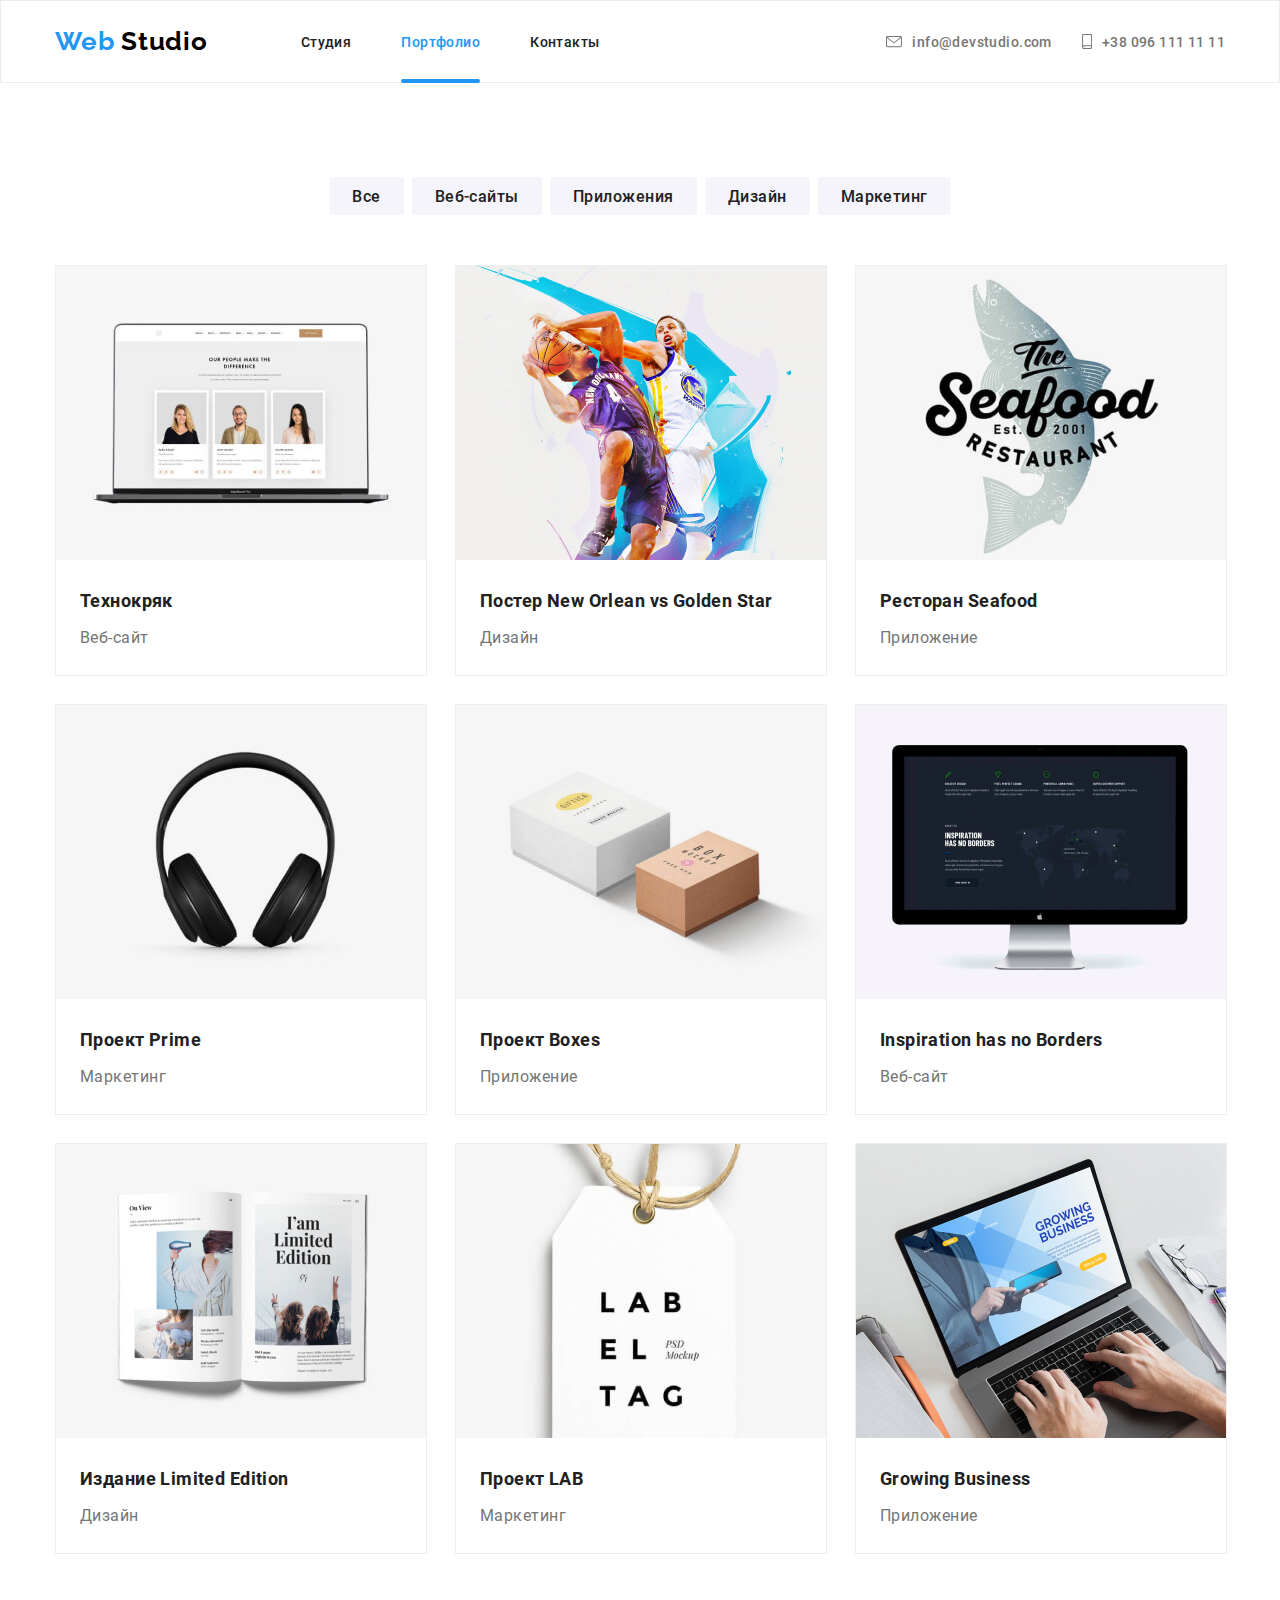
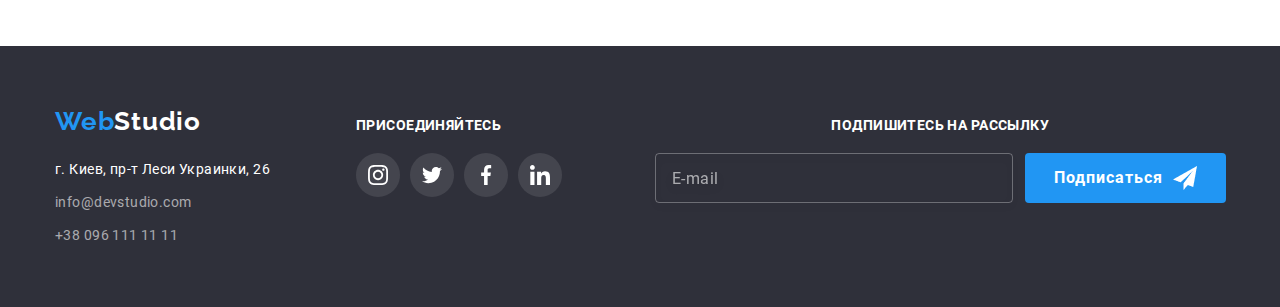
==== commit 4746f60f: "goit-markup-hw-08" ====
--- a/portfolio.html
+++ b/portfolio.html
@@ -68,7 +68,7 @@
             ></use>
           </svg>
         </button>
-        <div class="menu-container is-open" id="menu-container" data-menu>
+        <div class="menu-container" id="menu-container" data-menu>
           <div class="nav-container">
             <ul class="burger-nav list">
               <li class="burger-list block-link">
@@ -131,12 +131,40 @@
             <li class="group-list web-box">
               <a href="" class="link web-sites">
                 <div class="group-list-box">
-                  <img
+                  <picture>
+                    <source
+                      srcset="
+                        ./image-portfolio/desktop/technocryak.jpg    1x,
+                        ./image-portfolio/desktop/technocryak@2x.jpg 2x
+                      "
+                      media="(min-width: 1200px)"
+                    />
+                    <source
+                      srcset="
+                        ./image-portfolio/tablet/technocryak.jpg    1x,
+                        ./image-portfolio/tablet/technocryak@2x.jpg 2x
+                      "
+                      media="(min-width: 768px)"
+                    />
+                    <source
+                      srcset="
+                        ./image-portfolio/mobile/technocryak.jpg    1x,
+                        ./image-portfolio/mobile/technocryak@2x.jpg 2x
+                      "
+                      media="(max-width: 767px)"
+                    />
+                    <img
+                      class="photo"
+                      src="./image-portfolio/desktop/technocryak.jpg"
+                      alt="3 человека на экране ноутбука"
+                    />
+                  </picture>
+                  <!--<img
                     class="photo"
                     src="./image-portfolio/technocryak.jpg"
                     alt="3 человека на экране ноутбука"
                     width="368"
-                  />
+                  />-->
                   <div class="overlay">
                     <p class="technokryack">
                       Технокряк это современная площадка распространения
@@ -155,12 +183,40 @@
             <li class="group-list web-box">
               <a href="" class="link web-sites">
                 <div class="group-list-box">
-                  <img
+                  <picture>
+                    <source
+                      srcset="
+                        ./image-portfolio/desktop/basketball.jpg    1x,
+                        ./image-portfolio/desktop/basketball@2x.jpg 2x
+                      "
+                      media="(min-width: 1200px)"
+                    />
+                    <source
+                      srcset="
+                        ./image-portfolio/tablet/basketball.jpg    1x,
+                        ./image-portfolio/tablet/basketball@2x.jpg 2x
+                      "
+                      media="(min-width: 768px)"
+                    />
+                    <source
+                      srcset="
+                        ./image-portfolio/mobile/basketball.jpg    1x,
+                        ./image-portfolio/mobile/basketball@2x.jpg 2x
+                      "
+                      media="(max-width: 767px)"
+                    />
+                    <img
+                      class="photo"
+                      src="./image-portfolio/desktop/basketball.jpg"
+                      alt="два баскетболиста в борьбе за мяч"
+                    />
+                  </picture>
+                  <!--<img
                     class="photo"
                     src="./image-portfolio/basketball.jpg"
                     alt="два баскетболиста в борьбе за мяч"
                     width="368"
-                  />
+                  />-->
                   <div class="overlay">
                     <p class="technokryack">
                       Технокряк это современная площадка распространения
@@ -179,12 +235,40 @@
             <li class="group-list web-box">
               <a href="" class="link web-sites">
                 <div class="group-list-box">
-                  <img
+                  <picture>
+                    <source
+                      srcset="
+                        ./image-portfolio/desktop/restaurant.jpg    1x,
+                        ./image-portfolio/desktop/restaurant@2x.jpg 2x
+                      "
+                      media="(min-width: 1200px)"
+                    />
+                    <source
+                      srcset="
+                        ./image-portfolio/tablet/restaurant.jpg    1x,
+                        ./image-portfolio/tablet/restaurant@2x.jpg 2x
+                      "
+                      media="(min-width: 768px)"
+                    />
+                    <source
+                      srcset="
+                        ./image-portfolio/mobile/restaurant.jpg    1x,
+                        ./image-portfolio/mobile/restaurant@2x.jpg 2x
+                      "
+                      media="(max-width: 767px)"
+                    />
+                    <img
+                      class="photo"
+                      src="./image-portfolio/desktop/restaurant.jpg"
+                      alt="логотип ресторана"
+                    />
+                  </picture>
+                  <!--<img
                     class="photo"
                     src="./image-portfolio/restaurant.jpg"
                     alt="логотип ресторана"
                     width="368"
-                  />
+                  />-->
                   <div class="overlay">
                     <p class="technokryack">
                       Технокряк это современная площадка распространения
@@ -203,12 +287,40 @@
             <li class="group-list web-box">
               <a href="" class="link web-sites">
                 <div class="group-list-box">
-                  <img
+                  <picture>
+                    <source
+                      srcset="
+                        ./image-portfolio/desktop/headphones.jpg    1x,
+                        ./image-portfolio/desktop/headphones@2x.jpg 2x
+                      "
+                      media="(min-width: 1200px)"
+                    />
+                    <source
+                      srcset="
+                        ./image-portfolio/tablet/headphones.jpg    1x,
+                        ./image-portfolio/tablet/headphones@2x.jpg 2x
+                      "
+                      media="(min-width: 768px)"
+                    />
+                    <source
+                      srcset="
+                        ./image-portfolio/mobile/headphones.jpg    1x,
+                        ./image-portfolio/mobile/headphones@2x.jpg 2x
+                      "
+                      media="(max-width: 767px)"
+                    />
+                    <img
+                      class="photo"
+                      src="./image-portfolio/desktop/headphones.jpg"
+                      alt="наушники"
+                    />
+                  </picture>
+                  <!--<img
                     class="photo"
                     src="./image-portfolio/headphones.jpg"
                     alt="наушники"
                     width="368"
-                  />
+                  />-->
                   <div class="overlay">
                     <p class="technokryack">
                       Технокряк это современная площадка распространения
@@ -227,12 +339,40 @@
             <li class="group-list web-box">
               <a href="" class="link web-sites">
                 <div class="group-list-box">
-                  <img
+                  <picture>
+                    <source
+                      srcset="
+                        ./image-portfolio/desktop/boxes.jpg    1x,
+                        ./image-portfolio/desktop/boxes@2x.jpg 2x
+                      "
+                      media="(min-width: 1200px)"
+                    />
+                    <source
+                      srcset="
+                        ./image-portfolio/tablet/boxes.jpg    1x,
+                        ./image-portfolio/tablet/boxes@2x.jpg 2x
+                      "
+                      media="(min-width: 768px)"
+                    />
+                    <source
+                      srcset="
+                        ./image-portfolio/mobile/boxes.jpg    1x,
+                        ./image-portfolio/mobile/boxes@2x.jpg 2x
+                      "
+                      media="(max-width: 767px)"
+                    />
+                    <img
+                      class="photo"
+                      src="./image-portfolio/desktop/boxes.jpg"
+                      alt="две коробочки"
+                    />
+                  </picture>
+                  <!--<img
                     class="photo"
                     src="./image-portfolio/boxes.jpg"
                     alt="две коробочки"
                     width="368"
-                  />
+                  />-->
                   <div class="overlay">
                     <p class="technokryack">
                       Технокряк это современная площадка распространения
@@ -251,12 +391,40 @@
             <li class="group-list web-box">
               <a href="" class="link web-sites">
                 <div class="group-list-box">
-                  <img
+                  <picture>
+                    <source
+                      srcset="
+                        ./image-portfolio/desktop/monitor.jpg    1x,
+                        ./image-portfolio/desktop/monitor@2x.jpg 2x
+                      "
+                      media="(min-width: 1200px)"
+                    />
+                    <source
+                      srcset="
+                        ./image-portfolio/tablet/monitor.jpg    1x,
+                        ./image-portfolio/tablet/monitor@2x.jpg 2x
+                      "
+                      media="(min-width: 768px)"
+                    />
+                    <source
+                      srcset="
+                        ./image-portfolio/mobile/monitor.jpg    1x,
+                        ./image-portfolio/mobile/monitor@2x.jpg 2x
+                      "
+                      media="(max-width: 767px)"
+                    />
+                    <img
+                      class="photo"
+                      src="./image-portfolio/desktop/monitor.jpg"
+                      alt="монитор"
+                    />
+                  </picture>
+                  <!--<img
                     class="photo"
                     src="./image-portfolio/monitor.jpg"
                     alt="монитор"
                     width="368"
-                  />
+                  />-->
                   <div class="overlay">
                     <p class="technokryack">
                       Технокряк это современная площадка распространения
@@ -275,12 +443,40 @@
             <li class="group-list web-box">
               <a href="" class="link web-sites">
                 <div class="group-list-box">
-                  <img
+                  <picture>
+                    <source
+                      srcset="
+                        ./image-portfolio/desktop/book.jpg    1x,
+                        ./image-portfolio/desktop/book@2x.jpg 2x
+                      "
+                      media="(min-width: 1200px)"
+                    />
+                    <source
+                      srcset="
+                        ./image-portfolio/tablet/book.jpg    1x,
+                        ./image-portfolio/tablet/book@2x.jpg 2x
+                      "
+                      media="(min-width: 768px)"
+                    />
+                    <source
+                      srcset="
+                        ./image-portfolio/mobile/book.jpg    1x,
+                        ./image-portfolio/mobile/book@2x.jpg 2x
+                      "
+                      media="(max-width: 767px)"
+                    />
+                    <img
+                      class="photo"
+                      src="./image-portfolio/desktop/book.jpg"
+                      alt="книга"
+                    />
+                  </picture>
+                  <!--<img
                     class="photo"
                     src="./image-portfolio/book.jpg"
                     alt="книга"
                     width="368"
-                  />
+                  />-->
                   <div class="overlay">
                     <p class="technokryack">
                       Технокряк это современная площадка распространения
@@ -299,12 +495,40 @@
             <li class="group-list web-box">
               <a href="" class="link web-sites">
                 <div class="group-list-box">
-                  <img
+                  <picture>
+                    <source
+                      srcset="
+                        ./image-portfolio/desktop/nameplate.jpg    1x,
+                        ./image-portfolio/desktop/nameplate@2x.jpg 2x
+                      "
+                      media="(min-width: 1200px)"
+                    />
+                    <source
+                      srcset="
+                        ./image-portfolio/tablet/nameplate.jpg    1x,
+                        ./image-portfolio/tablet/nameplate@2x.jpg 2x
+                      "
+                      media="(min-width: 768px)"
+                    />
+                    <source
+                      srcset="
+                        ./image-portfolio/mobile/nameplate.jpg    1x,
+                        ./image-portfolio/mobile/nameplate@2x.jpg 2x
+                      "
+                      media="(max-width: 767px)"
+                    />
+                    <img
+                      class="photo"
+                      src="./image-portfolio/desktop/nameplate.jpg"
+                      alt="табличка с буквами"
+                    />
+                  </picture>
+                  <!--<img
                     class="photo"
                     src="./image-portfolio/nameplate.jpg"
                     alt="табличка с буквами"
                     width="368"
-                  />
+                  />-->
                   <div class="overlay">
                     <p class="technokryack">
                       Технокряк это современная площадка распространения
@@ -323,12 +547,40 @@
             <li class="group-list web-box">
               <a href="" class="link web-sites">
                 <div class="group-list-box">
-                  <img
+                  <picture>
+                    <source
+                      srcset="
+                        ./image-portfolio/desktop/notebook.jpg    1x,
+                        ./image-portfolio/desktop/notebook@2x.jpg 2x
+                      "
+                      media="(min-width: 1200px)"
+                    />
+                    <source
+                      srcset="
+                        ./image-portfolio/tablet/notebook.jpg    1x,
+                        ./image-portfolio/tablet/notebook@2x.jpg 2x
+                      "
+                      media="(min-width: 768px)"
+                    />
+                    <source
+                      srcset="
+                        ./image-portfolio/mobile/notebook.jpg    1x,
+                        ./image-portfolio/mobile/notebook@2x.jpg 2x
+                      "
+                      media="(max-width: 767px)"
+                    />
+                    <img
+                      class="photo"
+                      src="./image-portfolio/desktop/notebook.jpg"
+                      alt="ноутбук"
+                    />
+                  </picture>
+                  <!--<img
                     class="photo"
                     src="./image-portfolio/notebook.jpg"
                     alt="ноутбук"
                     width="368"
-                  />
+                  />-->
                   <div class="overlay">
                     <p class="technokryack">
                       Технокряк это современная площадка распространения
--- a/css/portfolio.min.css
+++ b/css/portfolio.min.css
@@ -1,2 +1,2 @@
-/*! normalize.css v8.0.1 | MIT License | github.com/necolas/normalize.css */html{line-height:1.15;-webkit-text-size-adjust:100%}body{margin:0}main{display:block}h1{font-size:2em;margin:0.67em 0}hr{box-sizing:content-box;height:0;overflow:visible}pre{font-family:monospace, monospace;font-size:1em}a{background-color:transparent}abbr[title]{border-bottom:none;text-decoration:underline;text-decoration:underline dotted}b,strong{font-weight:bolder}code,kbd,samp{font-family:monospace, monospace;font-size:1em}small{font-size:80%}sub,sup{font-size:75%;line-height:0;position:relative;vertical-align:baseline}sub{bottom:-0.25em}sup{top:-0.5em}img{border-style:none}button,input,optgroup,select,textarea{font-family:inherit;font-size:100%;line-height:1.15;margin:0}button,input{overflow:visible}button,select{text-transform:none}button,[type="button"],[type="reset"],[type="submit"]{-webkit-appearance:button}button::-moz-focus-inner,[type="button"]::-moz-focus-inner,[type="reset"]::-moz-focus-inner,[type="submit"]::-moz-focus-inner{border-style:none;padding:0}button:-moz-focusring,[type="button"]:-moz-focusring,[type="reset"]:-moz-focusring,[type="submit"]:-moz-focusring{outline:1px dotted ButtonText}fieldset{padding:0.35em 0.75em 0.625em}legend{box-sizing:border-box;color:inherit;display:table;max-width:100%;padding:0;white-space:normal}progress{vertical-align:baseline}textarea{overflow:auto}[type="checkbox"],[type="radio"]{box-sizing:border-box;padding:0}[type="number"]::-webkit-inner-spin-button,[type="number"]::-webkit-outer-spin-button{height:auto}[type="search"]{-webkit-appearance:textfield;outline-offset:-2px}[type="search"]::-webkit-search-decoration{-webkit-appearance:none}::-webkit-file-upload-button{-webkit-appearance:button;font:inherit}details{display:block}summary{display:list-item}template{display:none}[hidden]{display:none}@font-face{font-family:"Roboto";src:url("../fonts/roboto-v20-latin_cyrillic-regular.woff2") format("woff2"),url("../fonts/roboto-v20-latin_cyrillic-regular.woff") format("woff");font-weight:400;font-style:normal}@font-face{font-family:"Roboto";src:url("../fonts/roboto-v20-latin_cyrillic-500.woff2") format("woff2"),url("../fonts/roboto-v20-latin_cyrillic-500.woff") format("woff");font-weight:500;font-style:normal}@font-face{font-family:"Roboto";src:url("../fonts/roboto-v20-latin_cyrillic-700.woff2") format("woff2"),url("../fonts/roboto-v20-latin_cyrillic-700.woff") format("woff");font-weight:700;font-style:normal}@font-face{font-family:"Roboto";src:url("../fonts/roboto-v20-latin_cyrillic-900.woff2") format("woff2"),url("../fonts/roboto-v20-latin_cyrillic-900.woff") format("woff");font-weight:900;font-style:normal}@font-face{font-family:"Raleway";src:url("../fonts/raleway-v17-latin_cyrillic-700.woff2") format("woff2"),url("../fonts/raleway-v17-latin_cyrillic-700.woff") format("woff");font-weight:700;font-style:normal}html{box-sizing:border-box}@media (min-width: 480px){html{min-width:480px}}@media (min-width: 768px){html{min-width:768px}}@media (min-width: 1200px){html{max-width:1600px}}*,*::before,*::after{box-sizing:inherit}body{margin:0;font-family:Roboto,sans-serif;font-style:normal;font-weight:normal;font-size:14px;line-height:16px;letter-spacing:0.03em;background-color:#ffffff;color:#212121}.visually-hidden{position:absolute;width:1px;height:1px;margin:-1px;border:0;padding:0;white-space:nowrap;clip-path:inset(100%);clip:rect(0 0 0 0);overflow:hidden}.container{width:100%;margin-left:auto;margin-right:auto;padding-left:15px;padding-right:15px}@media (min-width: 480px){.container{width:480px}}@media (min-width: 768px){.container{width:768px}}@media (min-width: 1200px){.container{width:1200px}}.list{margin-top:0;margin-bottom:0;list-style:none}.section{padding-bottom:40px}@media (min-width: 480px){.section{padding-bottom:60px}}@media (min-width: 768px){.section{padding-bottom:60px}}@media (min-width: 1200px){.section{padding-bottom:94px}}@media (min-width: 480px){.section.drop{display:none}}@media (max-width: 1199px){.section.drop{display:none}}@media (min-width: 1200px){.section.drop{display:flex}}.section .section-title{margin-top:0;font-weight:bold;text-align:center;letter-spacing:0.03em}@media (min-width: 480px){.section .section-title{margin-bottom:30px;font-size:28px;line-height:33px}}@media (max-width: 1199px){.section .section-title{margin-bottom:30px;font-size:28px;line-height:33px}}@media (min-width: 1200px){.section .section-title{margin-bottom:50px;font-size:36px;line-height:42px}}.logo{display:inline-block;flex-direction:column;justify-content:start;color:#000000;text-decoration:none;font-family:Raleway,sans-serif;font-style:normal;font-weight:700;font-size:26px;line-height:31px;letter-spacing:0.03em}@media (min-width: 768px){.logo{margin-right:85px;font-size:24px;line-height:28px}}@media (min-width: 1200px){.logo{margin-right:93px;font-size:26px;line-height:31px}}.first-logo{color:#2196f3}.hero>.button{display:inline-block;margin-left:auto;margin-right:auto;min-width:200px;padding:10px 32px;border-radius:4px;border:1px solid transparent;align-items:center;text-align:center;letter-spacing:0.06em}.modal .modal-button{display:inline-flex;align-items:center;min-width:200px;height:50px;padding:10px 55px;margin-left:124px;border-radius:4px;border:1px solid transparent;color:#fff;background-color:#2196f3;text-decoration:none;font-weight:bold;font-size:16px;line-height:30px;align-items:center;text-align:center;letter-spacing:0.06em;box-shadow:0px 4px 4px rgba(0,0,0,0.15);border-radius:4px;outline:none;transition-duration:250ms;transition-timing-function:cubic-bezier(0.4, 0, 0.2, 1)}.modal .modal-button:hover{background-color:#188ce8}.footer-button{background:#2196f3;box-shadow:0px 4px 4px rgba(0,0,0,0.15)}.footer-button p{color:#fff;font-size:16px}.button{display:inline-flex;align-items:center;min-width:200px;height:50px;padding:10px 28px;border-radius:4px;border:1px solid transparent;color:#fff;background-color:#2196f3;text-decoration:none;font-weight:bold;font-size:16px;line-height:30px;align-items:center;text-align:center;letter-spacing:0.06em}.button::after{content:"";width:24px;height:24px;margin-left:10px;background-image:url(../image/icon-send.png);background-size:contain}@media (max-width: 767px){.button-burger{width:40px;height:40px;padding:0;background-color:transparent;border:none}}@media (min-width: 768px){.button-burger{display:none}}@media (min-width: 1200px){.button-burger{display:none}}@media (max-width: 767px){.close-menu:hover,.close-menu:focus{fill:#2196f3}}@media (max-width: 767px){.icon-close{display:flex;width:19px;height:19px}}@media (max-width: 767px){.icon-menu{display:flex;width:24px;height:16px}}@media (max-width: 767px){.button-burger .icon-close{display:none}}@media (max-width: 767px){.button-burger.is-open .icon-close{display:block}}@media (max-width: 767px){.button-burger.is-open .icon-menu{display:none}}@media (max-width: 767px){.menu-container{display:none;position:absolute;top:100%;left:0;width:100%;min-height:393px;padding:60px 0;background-color:#fff;text-align:center;box-shadow:0px 4px 8px rgba(0,0,0,0.04),0px 2px 4px rgba(0,0,0,0.08),0px 1px 3px rgba(0,0,0,0.16);z-index:2}}@media (min-width: 768px){.menu-container{display:none}}@media (min-width: 1200px){.menu-container{display:none}}@media (max-width: 767px){.menu-container.is-open{display:block}}@media (max-width: 767px){.nav-container{display:block;align-items:center;justify-content:center;margin-bottom:60px}}@media (max-width: 767px){.nav-container>.burger-nav{display:block;text-align:center;padding-left:0}}@media (max-width: 767px){.burger-nav .link{color:#212121;text-decoration:none;font-weight:500;transition-duration:250ms;transition-timing-function:cubic-bezier(0.4, 0, 0.2, 1)}.burger-nav .link:hover,.burger-nav .link:focus{color:#2196f3}}@media (max-width: 767px){.burger-nav .link-activ{color:#2196f3;text-decoration:none;font-weight:500}}@media (max-width: 767px){.burger-list>.link-activ{position:relative}}@media (max-width: 767px){.burger-list>.link-activ::before{content:"";display:block;position:absolute;width:100%;height:4px;background-color:#2196f3;border-radius:2px;bottom:-8px;left:0}}@media (max-width: 767px){.burger-list:not(:last-child){margin-bottom:40px}}@media (max-width: 767px){.burger-nav .link.current{color:#2196f3}}@media (max-width: 767px){.address-container{display:block;align-items:center;justify-content:center;isplay:none}}@media (max-width: 767px){.address-container>.burger-address{display:block;align-items:center;justify-content:center;width:100%;padding-left:0}}@media (max-width: 767px){.burger-address .link{display:flex;align-items:center;color:#757575;fill:#757575;text-decoration:none;font-style:normal;font-weight:500;transition-duration:250ms;transition-timing-function:cubic-bezier(0.4, 0, 0.2, 1)}.burger-address .link:hover,.burger-address .link:focus{color:#2196f3;fill:#2196f3}}@media (max-width: 767px){.burger-address>.burger-mail{display:flex;text-align:center;width:100%;margin-bottom:16px;padding-left:140px}}.burger-mail .envelopemail{display:flex}@media (max-width: 767px){.burger-address>.burger-phone{display:flex;text-align:center;width:100%;margin-bottom:16px;padding-left:151px}}.top-header{position:relative;border:1px solid #ececec;padding-top:10px;padding-bottom:10px}@media (min-width: 480px){.top-header{padding-top:16px;padding-bottom:16px}}@media (min-width: 768px){.top-header{padding-top:21px;padding-bottom:21px}}@media (min-width: 1200px){.top-header{padding-top:25px;padding-bottom:25px}}.header{display:flex;align-items:center;height:31px}.navigation{display:flex;align-items:center;margin-right:auto}.menu-nav{display:none;padding-left:0}@media (min-width: 480px){.menu-nav{display:none}}@media (min-width: 768px){.menu-nav{display:flex}}@media (min-width: 1200px){.menu-nav{display:flex}}.menu-nav .link{color:#212121;text-decoration:none;font-weight:500;transition-duration:250ms;transition-timing-function:cubic-bezier(0.4, 0, 0.2, 1)}.menu-nav .link:hover,.menu-nav .link:focus{color:#2196f3}.menu-nav .link-activ{color:#2196f3;text-decoration:none;font-weight:500}.menu-list>.link-activ{position:relative}.menu-list>.link-activ::before{content:"";display:block;position:absolute;width:100%;height:4px;background-color:#2196f3;border-radius:2px;bottom:-33px;left:0}.menu-list:not(:last-child){margin-right:50px}.menu-nav .link.current{color:#2196f3}.menu-address{display:none}@media (min-width: 480px){.menu-address{display:none}}@media (min-width: 768px){.menu-address{display:block;height:38px}}@media (min-width: 1200px){.menu-address{display:flex;align-items:center;justify-content:flex-end;padding-left:0}}.menu-address .link{display:flex;align-items:center;color:#757575;fill:#757575;text-decoration:none;font-style:normal;font-weight:500;transition-duration:250ms;transition-timing-function:cubic-bezier(0.4, 0, 0.2, 1)}.menu-address .link:hover,.menu-address .link:focus{color:#2196f3;fill:#2196f3}.menu-address>.mail-link{display:flex}@media (max-width: 1199px){.menu-address>.mail-link{height:14px;margin-bottom:10px}}@media (min-width: 1200px){.menu-address>.mail-link{height:16px;align-items:center;margin-right:30px}}.envelopemail{display:flex;margin-right:10px}.email-text{font-weight:500;font-size:14px;line-height:16px;letter-spacing:0.02em}.phone-link{display:inline-flex}@media (min-width: 768px){.phone-link{height:14px}}@media (min-width: 1200px){.phone-link{display:inline-flex;height:16px;align-items:center}}.top-margin{margin-bottom:0}@media (min-width: 480px){.top-margin{padding-top:60px}}@media (min-width: 768px){.top-margin{padding-top:60px}}@media (min-width: 1200px){.top-margin{padding-top:94px}}.section-filter{display:flex;padding-left:0}@media (min-width: 480px){.section-filter{flex-wrap:wrap;align-items:flex-start;justify-content:start;margin-bottom:40px}}@media (min-width: 768px){.section-filter{flex-wrap:wrap;align-items:center;justify-content:center;margin-bottom:30px}}@media (min-width: 1200px){.section-filter{align-items:center;justify-content:center;margin-right:auto;margin-bottom:50px}}.filter{display:inline-block;min-width:73px;height:38px;padding:6px 22px;border-radius:4px;border:1px solid transparent}.filter-link:not(:last-child){margin-right:8px}@media (max-width: 767px){.filter-link:nth-child(-n+3){margin-bottom:15px}}.section .section-filter .link{color:#212121;background:#f5f4fa;font-weight:500;font-size:16px;line-height:26px;text-align:center;letter-spacing:0.03em;text-decoration:none;transition-duration:250ms;transition-timing-function:cubic-bezier(0.4, 0, 0.2, 1)}.section .section-filter .link:hover,.section .section-filter .link:focus,.section .section-filter .link:active{color:#fff;background:#2196f3;box-shadow:0px 3px 1px rgba(0,0,0,0.1),0px 1px 2px rgba(0,0,0,0.08),0px 2px 2px rgba(0,0,0,0.12)}.section .section-group{justify-content:start;padding-left:0}@media (min-width: 480px){.section .section-group{display:block}}@media (min-width: 768px){.section .section-group{display:flex;flex-wrap:wrap}}@media (min-width: 1200px){.section .section-group{display:flex;flex-wrap:wrap}}@media (min-width: 480px){.group-list{width:calc(100%)}}@media (min-width: 768px){.group-list{width:calc((100% - 30px) / 2)}}@media (min-width: 1200px){.group-list{width:calc((100% - 30px * 2) / 3)}}@media (max-width: 767px){.group-list:not(:last-child){margin-bottom:30px}}@media (max-width: 1199px){.group-list:nth-child(2n+1){margin-right:30px}}@media (min-width: 1200px){.group-list:not(:nth-child(3n)){margin-right:30px}}@media (max-width: 1199px){.group-list:nth-child(-n+8){margin-bottom:30px}}@media (min-width: 1200px){.group-list:nth-child(-n+6){margin-bottom:30px}}.content-box{display:block;padding:20px 24px}.web-sites{display:block;width:100%;height:100%;color:#212121;border:1px solid #eeeeee;box-sizing:content-box;text-decoration:none;transition-duration:250ms;transition-timing-function:cubic-bezier(0.4, 0, 0.2, 1)}.web-sites:hover,.web-sites:focus,.web-sites:active{border:1px solid #eeeeee;box-sizing:border-box;box-shadow:1px 4px 6px rgba(0,0,0,0.16),0px 4px 4px rgba(0,0,0,0.06),0px 1px 1px rgba(0,0,0,0.12)}.section .section-group .link h3{display:block;margin-top:0;margin-bottom:4px;font-weight:bold;font-size:18px;line-height:36px}.section .section-group>.group-list .text{display:block;margin-top:0;margin-bottom:0;color:#757575;font-size:16px;line-height:30px;letter-spacing:0.03em}.photo{display:block;width:100%;height:100%}.group-list-box{position:relative;width:100%;height:294px;overflow:hidden}.overlay{position:absolute;top:0;left:0;width:100%;height:100%;background-color:rgba(33,150,243,0.9);transform:translatey(100%);transition:transform 250ms ease}@media (min-width: 480px){.overlay{max-width:450px;padding:77px 24px}}@media (min-width: 768px){.overlay{min-width:354px;padding:49px 24px}}@media (min-width: 1200px){.overlay{max-width:370px;padding:63px 24px}}.overlay>.technokryack{color:#ffffff;margin:0;font-size:18px;line-height:28px;letter-spacing:0.03em}.web-sites:hover .overlay,.web-sites:focus .overlay{transform:translatey(0)}.footer{background:#2f303a;color:#fff}.footer-box{padding-top:60px;padding-bottom:60px}@media (max-width: 767px){.footer-box{display:block;align-items:center;justify-content:center}}@media (min-width: 768px){.footer-box{display:inline-flex;flex-wrap:wrap}}@media (min-width: 1200px){.footer-box{display:flex;flex-wrap:nowrap;align-items:baseline;justify-content:start}}@media (max-width: 767px){.footer-container{text-align:center;margin-bottom:60px}}@media (min-width: 768px){.footer-container{text-align:center;margin-right:165px;margin-left:76px;margin-bottom:60px}}@media (min-width: 1200px){.footer-container{flex-direction:column;justify-content:start;text-align:start;margin-right:70px;margin-left:0;margin-bottom:0}}.footer .address{font-style:normal;line-height:24px;letter-spacing:0.03em}@media (min-width: 1200px){.footer .address{width:231px}}.footer .footer-logo{display:inline-flex;margin-bottom:20px;color:#fff;text-decoration:none;font-family:Raleway,sans-serif;font-style:normal;font-weight:700;font-size:26px;line-height:31px;letter-spacing:0.03em}.footer-address{padding-left:0}.footer-address .link{color:rgba(255,255,255,0.6);text-decoration:none;transition-duration:250ms;transition-timing-function:cubic-bezier(0.4, 0, 0.2, 1)}.footer-address .link:hover,.footer-address .link:focus{color:#2196f3}.address-mail{margin-top:9px;margin-bottom:9px}@media (max-width: 767px){.call{text-align:center;margin-bottom:60px}}@media (max-width: 1199px){.call{text-align:center;align-items:center}}@media (min-width: 1200px){.call{margin-right:93px;width:270px}}.footer .call b{display:inline-flex;margin-bottom:20px;font-weight:bold;text-transform:uppercase}.social-footer-link{display:inline-flex}.social-footer-link:not(:last-child){margin-right:10px}.call-link{display:inline-flex;justify-content:center;align-items:center;width:44px;height:44px;background:#fff;background-repeat:no-repeat;background-position:center;border-radius:50%;background-color:rgba(255,255,255,0.1);transition-duration:250ms;transition-timing-function:cubic-bezier(0.4, 0, 0.2, 1)}.call-link:hover,.call-link:focus{background-color:#2196f3}.call-link:not(:last-child){margin-right:10px}.call-icon{display:inline-flex;width:20px;height:20px;fill:#fff}.social-footer{display:flex;padding-left:0;align-items:center;justify-content:center}@media (min-width: 1200px){.social-footer{justify-content:start}}@media (max-width: 767px){.subscription{display:block;text-align:center}}@media (min-width: 768px){.subscription{display:block;text-align:center;margin-left:166px}}@media (min-width: 1200px){.subscription{margin-left:0}}.subscription b{display:inline-flex;margin-bottom:20px;font-weight:bold;text-transform:uppercase}@media (max-width: 767px){.mailing{display:block;text-align:center}}@media (min-width: 768px){.mailing{display:block}}@media (min-width: 1200px){.mailing{display:flex}}.mailing>p{display:inline-flex;margin-right:12px}.subscription-label{display:block}@media (max-width: 767px){.subscription-label{margin-bottom:20px}}@media (min-width: 768px){.subscription-label{margin-bottom:20px}}.subscription-input{margin-right:12px;padding-left:16px;height:50px;background:transparent;color:rgba(255,255,255,0.6);font-style:normal;font-weight:normal;font-size:16px;line-height:20px;letter-spacing:0.03em;border:1px solid rgba(255,255,255,0.3);box-sizing:border-box;filter:drop-shadow(0px 4px 4px rgba(0,0,0,0.15));border-radius:4px;outline:none;transition-duration:250ms;transition-timing-function:cubic-bezier(0.4, 0, 0.2, 1)}@media (max-width: 767px){.subscription-input{width:100%}}@media (min-width: 768px){.subscription-input{width:450px}}@media (min-width: 1200px){.subscription-input{width:358px}}.subscription-input::placeholder{display:flex;align-items:center;font-style:normal;font-weight:normal;font-size:16px;line-height:20px;letter-spacing:0.03em;color:rgba(255,255,255,0.6)}
+/*! normalize.css v8.0.1 | MIT License | github.com/necolas/normalize.css */html{line-height:1.15;-webkit-text-size-adjust:100%}body{margin:0}main{display:block}h1{font-size:2em;margin:0.67em 0}hr{box-sizing:content-box;height:0;overflow:visible}pre{font-family:monospace, monospace;font-size:1em}a{background-color:transparent}abbr[title]{border-bottom:none;text-decoration:underline;text-decoration:underline dotted}b,strong{font-weight:bolder}code,kbd,samp{font-family:monospace, monospace;font-size:1em}small{font-size:80%}sub,sup{font-size:75%;line-height:0;position:relative;vertical-align:baseline}sub{bottom:-0.25em}sup{top:-0.5em}img{border-style:none}button,input,optgroup,select,textarea{font-family:inherit;font-size:100%;line-height:1.15;margin:0}button,input{overflow:visible}button,select{text-transform:none}button,[type="button"],[type="reset"],[type="submit"]{-webkit-appearance:button}button::-moz-focus-inner,[type="button"]::-moz-focus-inner,[type="reset"]::-moz-focus-inner,[type="submit"]::-moz-focus-inner{border-style:none;padding:0}button:-moz-focusring,[type="button"]:-moz-focusring,[type="reset"]:-moz-focusring,[type="submit"]:-moz-focusring{outline:1px dotted ButtonText}fieldset{padding:0.35em 0.75em 0.625em}legend{box-sizing:border-box;color:inherit;display:table;max-width:100%;padding:0;white-space:normal}progress{vertical-align:baseline}textarea{overflow:auto}[type="checkbox"],[type="radio"]{box-sizing:border-box;padding:0}[type="number"]::-webkit-inner-spin-button,[type="number"]::-webkit-outer-spin-button{height:auto}[type="search"]{-webkit-appearance:textfield;outline-offset:-2px}[type="search"]::-webkit-search-decoration{-webkit-appearance:none}::-webkit-file-upload-button{-webkit-appearance:button;font:inherit}details{display:block}summary{display:list-item}template{display:none}[hidden]{display:none}@font-face{font-family:"Roboto";src:url("../fonts/roboto-v20-latin_cyrillic-regular.woff2") format("woff2"),url("../fonts/roboto-v20-latin_cyrillic-regular.woff") format("woff");font-weight:400;font-style:normal}@font-face{font-family:"Roboto";src:url("../fonts/roboto-v20-latin_cyrillic-500.woff2") format("woff2"),url("../fonts/roboto-v20-latin_cyrillic-500.woff") format("woff");font-weight:500;font-style:normal}@font-face{font-family:"Roboto";src:url("../fonts/roboto-v20-latin_cyrillic-700.woff2") format("woff2"),url("../fonts/roboto-v20-latin_cyrillic-700.woff") format("woff");font-weight:700;font-style:normal}@font-face{font-family:"Roboto";src:url("../fonts/roboto-v20-latin_cyrillic-900.woff2") format("woff2"),url("../fonts/roboto-v20-latin_cyrillic-900.woff") format("woff");font-weight:900;font-style:normal}@font-face{font-family:"Raleway";src:url("../fonts/raleway-v17-latin_cyrillic-700.woff2") format("woff2"),url("../fonts/raleway-v17-latin_cyrillic-700.woff") format("woff");font-weight:700;font-style:normal}html{box-sizing:border-box}@media (min-width: 480px){html{min-width:480px}}@media (min-width: 768px){html{min-width:768px}}@media (min-width: 1200px){html{max-width:1600px}}*,*::before,*::after{box-sizing:inherit}body{margin:0;font-family:Roboto,sans-serif;font-style:normal;font-weight:normal;font-size:14px;line-height:16px;letter-spacing:0.03em;background-color:#ffffff;color:#212121}.visually-hidden{position:absolute;width:1px;height:1px;margin:-1px;border:0;padding:0;white-space:nowrap;clip-path:inset(100%);clip:rect(0 0 0 0);overflow:hidden}.container{width:100%;margin-left:auto;margin-right:auto;padding-left:15px;padding-right:15px}@media (min-width: 480px){.container{width:480px}}@media (min-width: 768px){.container{width:768px}}@media (min-width: 1200px){.container{width:1200px}}.list{margin-top:0;margin-bottom:0;list-style:none}.section{padding-bottom:60px}@media (min-width: 480px){.section{padding-bottom:60px}}@media (min-width: 768px){.section{padding-bottom:60px}}@media (min-width: 1200px){.section{padding-bottom:94px}}@media (min-width: 480px){.section.drop{display:none}}@media (max-width: 1199px){.section.drop{display:none}}@media (min-width: 1200px){.section.drop{display:flex}}.section .section-title{margin-top:0;font-weight:bold;text-align:center;letter-spacing:0.03em}@media (min-width: 480px){.section .section-title{margin-bottom:30px;font-size:28px;line-height:33px}}@media (max-width: 1199px){.section .section-title{margin-bottom:30px;font-size:28px;line-height:33px}}@media (min-width: 1200px){.section .section-title{margin-bottom:50px;font-size:36px;line-height:42px}}.logo{display:inline-block;flex-direction:column;justify-content:start;color:#000000;text-decoration:none;font-family:Raleway,sans-serif;font-style:normal;font-weight:700;font-size:26px;line-height:31px;letter-spacing:0.03em}@media (min-width: 768px){.logo{margin-right:85px;font-size:24px;line-height:28px}}@media (min-width: 1200px){.logo{margin-right:93px;font-size:26px;line-height:31px}}.first-logo{color:#2196f3}.hero>.button{display:inline-block;margin-left:auto;margin-right:auto;min-width:200px;padding:10px 32px;border-radius:4px;border:1px solid transparent;align-items:center;text-align:center;letter-spacing:0.06em}.modal .modal-button{display:flex;align-items:center;min-width:200px;height:50px;padding:10px 55px;margin-left:auto;margin-right:auto;border-radius:4px;border:1px solid transparent;color:#fff;background-color:#2196f3;text-decoration:none;font-weight:bold;font-size:16px;line-height:30px;align-items:center;text-align:center;letter-spacing:0.06em;box-shadow:0px 4px 4px rgba(0,0,0,0.15);border-radius:4px;outline:none;transition-duration:250ms;transition-timing-function:cubic-bezier(0.4, 0, 0.2, 1)}.modal .modal-button:hover{background-color:#188ce8}.footer-button{background:#2196f3;box-shadow:0px 4px 4px rgba(0,0,0,0.15)}.footer-button p{color:#fff;font-size:16px}.button{display:inline-flex;align-items:center;min-width:200px;height:50px;padding:10px 28px;border-radius:4px;border:1px solid transparent;color:#fff;background-color:#2196f3;text-decoration:none;font-weight:bold;font-size:16px;line-height:30px;align-items:center;text-align:center;letter-spacing:0.06em}.button::after{content:"";width:24px;height:24px;margin-left:10px;background-image:url(../image/icon-send.png);background-size:contain}@media (max-width: 767px){.button-burger{width:40px;height:40px;padding:0;background-color:transparent;border:none}}@media (min-width: 768px){.button-burger{display:none}}@media (min-width: 1200px){.button-burger{display:none}}@media (max-width: 767px){.close-menu:hover,.close-menu:focus{fill:#2196f3}}@media (max-width: 767px){.icon-close{display:flex;width:19px;height:19px}}@media (max-width: 767px){.icon-menu{display:flex;width:24px;height:16px}}@media (max-width: 767px){.button-burger .icon-close{display:none}}@media (max-width: 767px){.button-burger.is-open .icon-close{display:block}}@media (max-width: 767px){.button-burger.is-open .icon-menu{display:none}}@media (max-width: 767px){.menu-container{display:none;position:absolute;top:100%;left:0;width:100%;min-height:393px;padding:60px 0;background-color:#fff;text-align:center;justify-content:center;box-shadow:0px 4px 8px rgba(0,0,0,0.04),0px 2px 4px rgba(0,0,0,0.08),0px 1px 3px rgba(0,0,0,0.16);z-index:2}}@media (min-width: 768px){.menu-container{display:none}}@media (min-width: 1200px){.menu-container{display:none}}@media (max-width: 767px){.menu-container.is-open{display:block}}@media (max-width: 767px){.nav-container{display:block;align-items:center;justify-content:center;margin-bottom:60px}}@media (max-width: 767px){.nav-container>.burger-nav{display:block;text-align:center;padding-left:0}}@media (max-width: 767px){.burger-nav .link{color:#212121;text-decoration:none;font-weight:500;transition-duration:250ms;transition-timing-function:cubic-bezier(0.4, 0, 0.2, 1)}.burger-nav .link:hover,.burger-nav .link:focus{color:#2196f3}}@media (max-width: 767px){.burger-nav .link-activ{color:#2196f3;text-decoration:none;font-weight:500}}@media (max-width: 767px){.burger-list>.link-activ{position:relative}}@media (max-width: 767px){.burger-list>.link-activ::before{content:"";display:block;position:absolute;width:100%;height:4px;background-color:#2196f3;border-radius:2px;bottom:-8px;left:0}}@media (max-width: 767px){.burger-list:not(:last-child){margin-bottom:40px}}@media (max-width: 767px){.burger-nav .link.current{color:#2196f3}}@media (max-width: 767px){.address-container{display:flex;align-items:center;justify-content:center}}@media (max-width: 767px){.burger-address{text-align:center;justify-content:center;padding-inline-start:0}}@media (max-width: 767px){.burger-address .link{display:flex;align-items:center;color:#757575;fill:#757575;text-decoration:none;font-style:normal;font-weight:500;transition-duration:250ms;transition-timing-function:cubic-bezier(0.4, 0, 0.2, 1)}.burger-address .link:hover,.burger-address .link:focus{color:#2196f3;fill:#2196f3}}@media (max-width: 767px){.burger-address>.burger-mail{display:flex;align-items:center;width:100%;margin-bottom:16px}}.burger-mail .envelopemail{display:flex}@media (max-width: 767px){.burger-address>.burger-phone{display:flex;align-items:center;width:100%;padding-left:9px}}.top-header{position:relative;border:1px solid #ececec;padding-top:10px;padding-bottom:10px}@media (min-width: 480px){.top-header{padding-top:16px;padding-bottom:16px}}@media (min-width: 768px){.top-header{padding-top:21px;padding-bottom:21px}}@media (min-width: 1200px){.top-header{padding-top:25px;padding-bottom:25px}}.header{display:flex;align-items:center;height:31px}.navigation{display:flex;align-items:center;margin-right:auto}.menu-nav{display:none;padding-left:0}@media (min-width: 480px){.menu-nav{display:none}}@media (min-width: 768px){.menu-nav{display:flex}}@media (min-width: 1200px){.menu-nav{display:flex}}.menu-nav .link{color:#212121;text-decoration:none;font-weight:500;transition-duration:250ms;transition-timing-function:cubic-bezier(0.4, 0, 0.2, 1)}.menu-nav .link:hover,.menu-nav .link:focus{color:#2196f3}.menu-nav .link-activ{color:#2196f3;text-decoration:none;font-weight:500}.menu-list>.link-activ{position:relative}.menu-list>.link-activ::before{content:"";display:block;position:absolute;width:100%;height:4px;background-color:#2196f3;border-radius:2px;bottom:-33px;left:0}.menu-list:not(:last-child){margin-right:50px}.menu-nav .link.current{color:#2196f3}.menu-address{display:none}@media (min-width: 480px){.menu-address{display:none}}@media (min-width: 768px){.menu-address{display:block;height:38px}}@media (min-width: 1200px){.menu-address{display:flex;align-items:center;justify-content:flex-end;padding-left:0}}.menu-address .link{display:flex;align-items:center;color:#757575;fill:#757575;text-decoration:none;font-style:normal;font-weight:500;transition-duration:250ms;transition-timing-function:cubic-bezier(0.4, 0, 0.2, 1)}.menu-address .link:hover,.menu-address .link:focus{color:#2196f3;fill:#2196f3}.menu-address>.mail-link{display:flex}@media (max-width: 1199px){.menu-address>.mail-link{height:14px;margin-bottom:10px}}@media (min-width: 1200px){.menu-address>.mail-link{height:16px;align-items:center;margin-right:30px}}.envelopemail{display:flex;margin-right:10px}.email-text{font-weight:500;font-size:14px;line-height:16px;letter-spacing:0.02em}.phone-link{display:inline-flex}@media (min-width: 768px){.phone-link{height:14px}}@media (min-width: 1200px){.phone-link{display:inline-flex;height:16px;align-items:center}}.top-margin{margin-bottom:0;padding-top:60px}@media (min-width: 480px){.top-margin{padding-top:60px}}@media (min-width: 768px){.top-margin{padding-top:60px}}@media (min-width: 1200px){.top-margin{padding-top:94px}}.section-filter{display:flex;flex-wrap:wrap;padding-left:0}@media (min-width: 480px){.section-filter{flex-wrap:wrap;align-items:flex-start;justify-content:start;margin-bottom:40px}}@media (min-width: 768px){.section-filter{flex-wrap:wrap;align-items:center;justify-content:center;margin-bottom:30px}}@media (min-width: 1200px){.section-filter{align-items:center;justify-content:center;margin-right:auto;margin-bottom:50px}}.filter{display:inline-block;min-width:73px;height:38px;padding:6px 22px;border-radius:4px;border:1px solid transparent}.filter-link:not(:last-child){margin-right:8px}@media (max-width: 767px){.filter-link:nth-child(-n+3){margin-bottom:15px}}.section .section-filter .link{color:#212121;background:#f5f4fa;font-weight:500;font-size:16px;line-height:26px;text-align:center;letter-spacing:0.03em;text-decoration:none;transition-duration:250ms;transition-timing-function:cubic-bezier(0.4, 0, 0.2, 1)}.section .section-filter .link:hover,.section .section-filter .link:focus,.section .section-filter .link:active{color:#fff;background:#2196f3;box-shadow:0px 3px 1px rgba(0,0,0,0.1),0px 1px 2px rgba(0,0,0,0.08),0px 2px 2px rgba(0,0,0,0.12)}.section .section-group{justify-content:start;padding-left:0}@media (min-width: 480px){.section .section-group{display:block}}@media (min-width: 768px){.section .section-group{display:flex;flex-wrap:wrap}}@media (min-width: 1200px){.section .section-group{display:flex;flex-wrap:wrap}}.group-list{width:calc(100%)}@media (min-width: 480px){.group-list{width:calc(100%)}}@media (min-width: 768px){.group-list{width:calc((100% - 30px) / 2)}}@media (min-width: 1200px){.group-list{width:calc((100% - 30px * 2) / 3)}}@media (max-width: 767px){.group-list:not(:last-child){margin-bottom:30px}}@media (max-width: 1199px){.group-list:nth-child(2n+1){margin-right:30px}}@media (min-width: 1200px){.group-list:not(:nth-child(3n)){margin-right:30px}}@media (max-width: 1199px){.group-list:nth-child(-n+8){margin-bottom:30px}}@media (min-width: 1200px){.group-list:nth-child(-n+6){margin-bottom:30px}}.content-box{display:block;padding:20px 24px}.web-sites{display:block;width:100%;height:100%;color:#212121;border:1px solid #eeeeee;box-sizing:content-box;text-decoration:none;transition-duration:250ms;transition-timing-function:cubic-bezier(0.4, 0, 0.2, 1)}.web-sites:hover,.web-sites:focus,.web-sites:active{border:1px solid #eeeeee;box-sizing:border-box;box-shadow:1px 4px 6px rgba(0,0,0,0.16),0px 4px 4px rgba(0,0,0,0.06),0px 1px 1px rgba(0,0,0,0.12)}.section .section-group .link h3{display:block;margin-top:0;margin-bottom:4px;font-weight:bold;font-size:18px;line-height:36px}.section .section-group>.group-list .text{display:block;margin-top:0;margin-bottom:0;color:#757575;font-size:16px;line-height:30px;letter-spacing:0.03em}.photo{width:100%}@media (max-width: 767px){.photo{width:calc(100%)}}@media (min-width: 768px){.photo{width:354px;height:294px}}@media (min-width: 1200px){.photo{width:370px;height:294px}}.group-list-box{position:relative;width:100%;overflow:hidden}.overlay{position:absolute;display:flex;align-items:center;justify-content:center;padding-left:24px;padding-right:24px;top:0;left:0;width:100%;width:100%;height:100%;background-color:rgba(33,150,243,0.9);transform:translatey(100%);transition:transform 250ms ease}@media (min-width: 480px){.overlay{max-width:450px;padding:77px 24px}}@media (min-width: 768px){.overlay{min-width:354px;padding:49px 24px}}@media (min-width: 1200px){.overlay{max-width:370px;padding:63px 24px}}.overlay>.technokryack{color:#ffffff;margin:0;font-size:18px;line-height:28px;letter-spacing:0.03em}.web-sites:hover .overlay,.web-sites:focus .overlay{transform:translatey(0)}.footer{background:#2f303a;color:#fff}.footer-box{padding-top:60px;padding-bottom:60px}@media (max-width: 767px){.footer-box{display:block;align-items:center;justify-content:center}}@media (min-width: 768px){.footer-box{display:inline-flex;flex-wrap:wrap}}@media (min-width: 1200px){.footer-box{display:flex;flex-wrap:nowrap;align-items:baseline;justify-content:start}}@media (max-width: 767px){.footer-container{text-align:center;margin-bottom:60px}}@media (min-width: 768px){.footer-container{text-align:center;margin-right:165px;margin-left:76px;margin-bottom:60px}}@media (min-width: 1200px){.footer-container{flex-direction:column;justify-content:start;text-align:start;margin-right:70px;margin-left:0;margin-bottom:0}}.footer .address{font-style:normal;line-height:24px;letter-spacing:0.03em}@media (min-width: 1200px){.footer .address{width:231px}}.footer .footer-logo{display:inline-flex;margin-bottom:20px;color:#fff;text-decoration:none;font-family:Raleway,sans-serif;font-style:normal;font-weight:700;font-size:26px;line-height:31px;letter-spacing:0.03em}.footer-address{padding-left:0}.footer-address .link{color:rgba(255,255,255,0.6);text-decoration:none;transition-duration:250ms;transition-timing-function:cubic-bezier(0.4, 0, 0.2, 1)}.footer-address .link:hover,.footer-address .link:focus{color:#2196f3}.address-mail{margin-top:9px;margin-bottom:9px}@media (max-width: 767px){.call{text-align:center;margin-bottom:60px}}@media (max-width: 1199px){.call{text-align:center;align-items:center}}@media (min-width: 1200px){.call{margin-right:93px;width:270px}}.footer .call b{display:inline-flex;margin-bottom:20px;font-weight:bold;text-transform:uppercase}.social-footer-link{display:inline-flex}.social-footer-link:not(:last-child){margin-right:10px}.call-link{display:inline-flex;justify-content:center;align-items:center;width:44px;height:44px;background:#fff;background-repeat:no-repeat;background-position:center;border-radius:50%;background-color:rgba(255,255,255,0.1);transition-duration:250ms;transition-timing-function:cubic-bezier(0.4, 0, 0.2, 1)}.call-link:hover,.call-link:focus{background-color:#2196f3}.call-link:not(:last-child){margin-right:10px}.call-icon{display:inline-flex;width:20px;height:20px;fill:#fff}.social-footer{display:flex;padding-left:0;align-items:center;justify-content:center}@media (min-width: 1200px){.social-footer{justify-content:start}}@media (max-width: 767px){.subscription{display:block;text-align:center}}@media (min-width: 768px){.subscription{display:block;text-align:center;margin-left:166px}}@media (min-width: 1200px){.subscription{margin-left:0}}.subscription b{display:inline-flex;margin-bottom:20px;font-weight:bold;text-transform:uppercase}@media (max-width: 767px){.mailing{display:block;text-align:center}}@media (min-width: 768px){.mailing{display:block}}@media (min-width: 1200px){.mailing{display:flex}}.mailing>p{display:inline-flex;margin-right:12px}.subscription-label{display:block}@media (max-width: 767px){.subscription-label{margin-bottom:20px}}@media (min-width: 768px){.subscription-label{margin-bottom:20px}}.subscription-input{margin-right:12px;padding-left:16px;height:50px;background:transparent;color:rgba(255,255,255,0.6);font-style:normal;font-weight:normal;font-size:16px;line-height:20px;letter-spacing:0.03em;border:1px solid rgba(255,255,255,0.3);box-sizing:border-box;filter:drop-shadow(0px 4px 4px rgba(0,0,0,0.15));border-radius:4px;outline:none;transition-duration:250ms;transition-timing-function:cubic-bezier(0.4, 0, 0.2, 1)}@media (max-width: 767px){.subscription-input{width:100%}}@media (min-width: 768px){.subscription-input{width:450px}}@media (min-width: 1200px){.subscription-input{width:358px}}.subscription-input::placeholder{display:flex;align-items:center;font-style:normal;font-weight:normal;font-size:16px;line-height:20px;letter-spacing:0.03em;color:rgba(255,255,255,0.6)}
 /*# sourceMappingURL=portfolio.min.css.map */